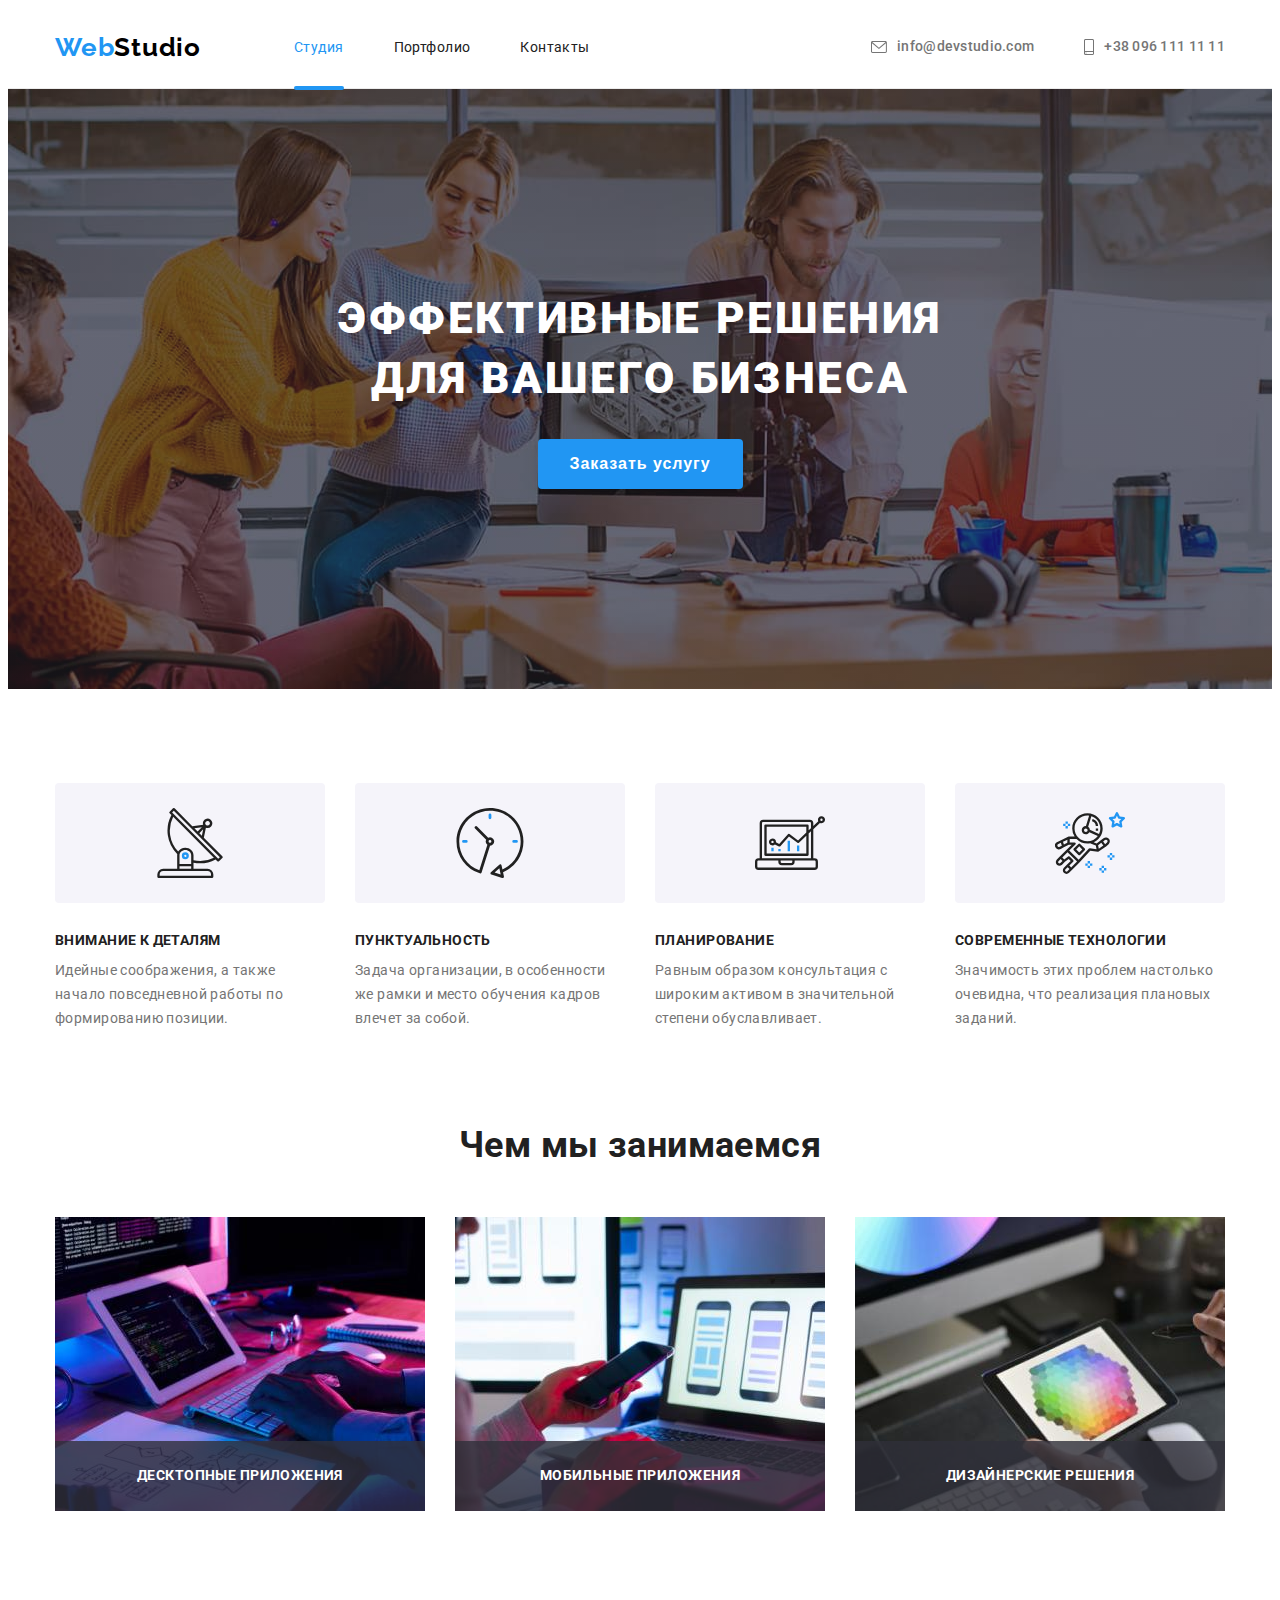
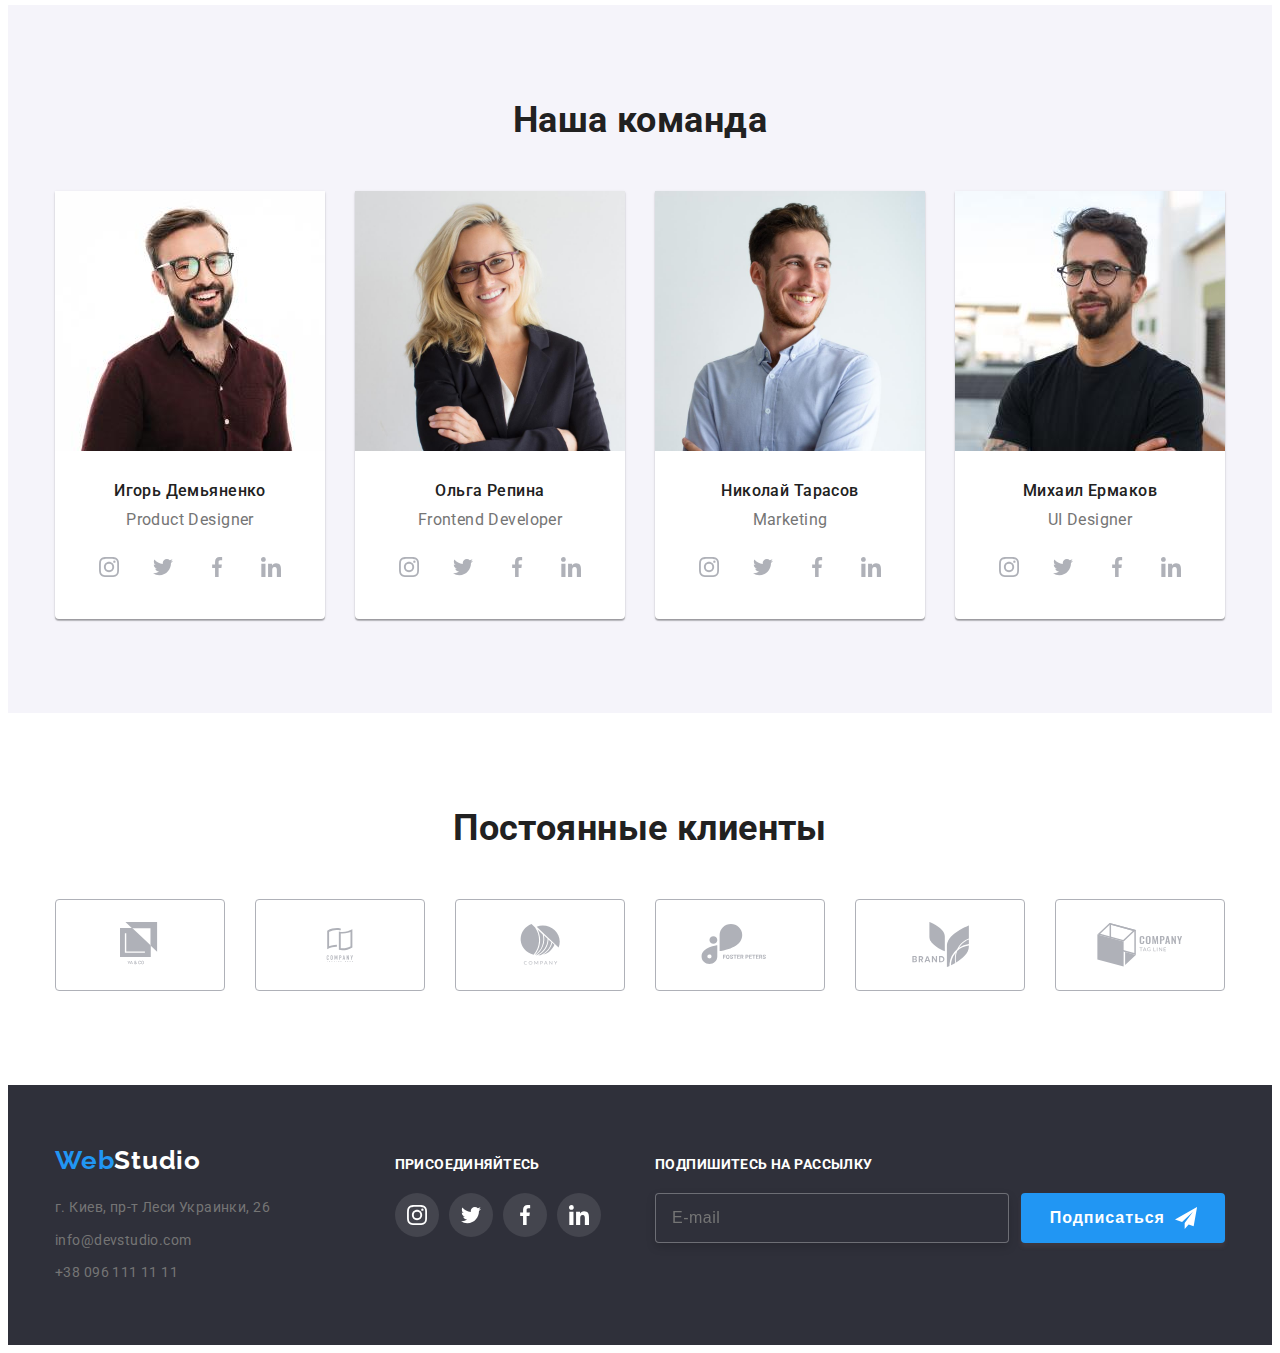
==== index.html @ 971f0090 "Initial commit" ====
<!DOCTYPE html>
<html lang="ru">
  <head>
    <meta charset="UTF-8" />
    <meta http-equiv="X-UA-Compatible" content="IE=edge" />
    <meta name="viewport" content="width=device-width, initial-scale=1.0" />
    <title>Document</title>
    <link rel="preconnect" href="https://fonts.gstatic.com" />
    <link
      href="https://fonts.googleapis.com/css2?family=Raleway:wght@700&family=Roboto:wght@400;500;700;900&display=swap"
      rel="stylesheet"
    />
    <link
      rel="stylesheet"
      href="https://cdnjs.cloudflare.com/ajax/libs/modern-normalize/1.0.0/modern-normalize.css"
      integrity="sha512-Zx6MlUMKSVJoQ+83OwhdILe8cSEsCzfqThJd7J/VA2UrK6Ctj85p+xzqfyuNXE5B1k25uUdmJ2OzItbBy9GHAQ=="
      crossorigin="anonymous"
    />
    <link rel="stylesheet" href="./css/main.css" />
  </head>
  <body>
    <header class="page-header line">
      <div class="container">
        <nav class="nav">
          <a class="logo" href="./index.html"><span>Web</span>Studio</a>
          <ul class="menu list">
            <li class="menu-item">
              <a class="link nav-active" href="./index.html">Студия</a>
            </li>
            <li class="menu-item">
              <a class="link" href="./portfolio.html">Портфолио</a>
            </li>
            <li class="menu-item">
              <a class="link" href="#contacts">Контакты</a>
            </li>
          </ul>
        </nav>
        <ul class="list contacts">
          <li class="menu-item">
            <a class="link contacts-link" href="info@devstudio.com">
              <svg width="16px" height="12px" class="contacts-icon">
                <use href="./images/icons.svg#icon-mail"></use>
              </svg>
              info@devstudio.com
            </a>
          </li>
          <li class="menu-item">
            <a class="link contacts-link" href="+380961111111">
              <svg width="10px" height="16px" class="contacts-icon">
                <use href="./images/icons.svg#icon-smartphone"></use>
              </svg>
              +38 096 111 11 11
            </a>
          </li>
        </ul>
      </div>
    </header>
    <section class="dark-bg hero">
      <div class="container content-hero">
        <h1 class="title">Эффективные решения для вашего бизнеса</h1>
        <button class="button" type="button" data-modal-open>Заказать услугу</button>
      </div>
      <div class="backdrop is-hidden" data-modal>
        <div class="modal">
          <h2 class="title-form">Оставьте свои данные, мы вам перезвоним</h2>
          <div class="form">   
            <form>     
              <div class="form-field">
                <label class="form-label" for="name">Имя</label>
                <svg width="18px" height="18px" class="form-icons">
                  <use href="./images/icons.svg#icon-icon-name-user-form"></use>
                </svg>
                <input class="form-input" type="text" name="name" id="name" pattern="[A-Za-zА-Яа-яЁё]+$" required>              
              </div>           

              <div class="form-field">
                <label class="form-label" for="tel">Телефон</label>
                <svg width="18px" height="18px" class="form-icons">
                  <use href="./images/icons.svg#icon-icon-tel-form"></use>
                </svg>
                <input class="form-input" type="tel" name="tel" id="tel" pattern="[0-9]{10}" required>
              </div>

              <div class="form-field">
                <label class="form-label" for="email">Почта</label>
                <svg width="18px" height="18px" class="form-icons">
                  <use href="./images/icons.svg#icon-icon-email-form"></use>
                </svg>
                <input class="form-input" type="email" name="email" id="email" required>
              </div>
            
              <div class="form-comment">
                <label class="form-label" for="comment">Комментарий</label>
                <textarea class="comment" name="comment" id="comment" rows="4" placeholder="Введите текст" required></textarea>
              </div>
            
              <div class="checkbox-filed">
                <input 
                type="checkbox" 
                name="agreement" 
                id="agreement" 
                class="checkbox visually-hidden" 
                required>
                <label 
                for="agreement"
                class="checkbox-label">Соглашаюсь с рассылкой и принимаю 
                <a class="agreement" href="#">Условия договора</a>
                </label>
              </div>

              <button class="button" type="submit">Отправить</button>
            </form>
            <button class="btn-modal-close" data-modal-close>
              <svg width="18px" height="18px" class="close-icon">
                <use href="./images/icons.svg#icon-modal-close"></use>
              </svg>
            </button>
          </div>
        </div>
      </div>
    </section>
    <main>
      <section class="section advantages">
        <div class="container">
          <h2 class="visually-hidden">Наши преимущества</h2>
          <ul class="list flexbox advantages-list">
            <li class="advantages-item">
              <div class="advantages-pic">
                <svg width="70px" height="70px" class="advantages-icon">
                  <use href=./images/icons.svg#icon-antenna></use>
                </svg>
              </div>              
              <h3 class="advantages-title">Внимание к деталям</h3>
              <p>Идейные соображения, а также начало повседневной работы по формированию позиции.</p>
            </li>
            <li class="advantages-item">
              <div class="advantages-pic">
                <svg width="70px" height="70px" class="advantages-icon">
                  <use href=./images/icons.svg#icon-clock></use>
                </svg>
              </div>
              <h3 class="advantages-title">Пунктуальность</h3>
              <p>Задача организации, в особенности же рамки и место обучения кадров влечет за собой.</p>
            </li>
            <li class="advantages-item">
              <div class="advantages-pic">
                <svg width="70px" height="70px" class="advantages-icon">
                  <use href=./images/icons.svg#icon-diagram></use>
                </svg>
              </div>              
              <h3 class="advantages-title">Планирование</h3>
              <p>Равным образом консультация с широким активом в значительной степени обуславливает.</p>
            </li>
            <li class="advantages-item">
              <div class="advantages-pic">
                <svg width="70px" height="70px" class="advantages-icon">
                  <use href=./images/icons.svg#icon-astronaut></use>
                </svg>
              </div>
              <h3 class="advantages-title">Современные технологии</h3>
              <p>Значимость этих проблем настолько очевидна, что реализация плановых заданий.</p>
            </li>
          </ul>
        </div>
      </section>
      <section class="section we-do">
        <div class="container">
          <h2>Чем мы занимаемся</h2>
          <ul class="list flexbox">
            <li class="image-item">
              <div class="thumb-we-do">
                <img class="img-we-do" src="./images/pic1.jpg" alt="photo 1" width="370" />
                <p class="label-we-do">Десктопные приложения</p>
              </div>              
            </li>
            <li class="image-item">
              <div class="thumb-we-do">
                <img class="img-we-do" src="./images/pic2.jpg" alt="photo 2" width="370" />
                <p class="label-we-do">Мобильные приложения</p>
              </div>              
            </li>
            <li class="image-item">
              <div class="thumb-we-do">
                <img class="img-we-do" src="./images/pic3.jpg" alt="photo 3" width="370" />
                <p class="label-we-do">Дизайнерские решения</p>
              </div>              
            </li>
          </ul>
        </div>
      </section>
      <section id="team" class="section team">
        <div class="container">
          <h2>Наша команда</h2>
          <ul class="list flexbox">
            <li class="team-item">
              <img src="./images/ProductDesigner.jpg" alt="Product Designer" width="270" />
              <div class="team-info">
                <h3 class="team-item-name">Игорь Демьяненко</h3>
                <p class="team-item-position" lang="en">Product Designer</p>
                <ul class="list social-icons">
                  <li class="social-icons-item">
                    <a class="link social-icons-link" href="https://instagram.com">
                      <svg width="20px" height="20px" class="social-icons-svg">
                        <use href="./images/icons.svg#icon-instagram"></use>
                      </svg>
                    </a>
                  </li>
                  <li class="social-icons-item">
                    <a class="link social-icons-link" href="" target="_blank" rel="noopener noreferrer">
                      <svg width="20px" height="20px" class="social-icons-svg">
                        <use href="./images/icons.svg#icon-twitter"></use>
                      </svg>
                    </a>
                  </li>
                  <li class="social-icons-item">
                    <a class="link social-icons-link" href="" target="_blank" rel="noopener noreferrer">
                      <svg width="20px" height="20px" class="social-icons-svg">
                        <use href="./images/icons.svg#icon-facebook"></use>
                      </svg>
                    </a>
                  </li>
                  <li class="social-icons-item">
                    <a class="link social-icons-link" href="" target="_blank" rel="noopener noreferrer">
                      <svg width="20px" height="20px" class="social-icons-svg">
                        <use href="./images/icons.svg#icon-linkedin"></use>
                      </svg>
                    </a>
                  </li>
                </ul>
              </div>
            </li>
            <li class="team-item">
              <img src="./images/FrontendDeveloper.jpg" alt="Frontend Developer" width="270" />
              <div class="team-info">
                <h3 class="team-item-name">Ольга Репина</h3>
                <p class="team-item-position" lang="en">Frontend Developer</p>
                <ul class="list social-icons">
                  <li class="social-icons-item">
                    <a class="link social-icons-link" href="" target="_blank" rel="noopener noreferrer">
                      <svg width="20px" height="20px" class="social-icons-svg">
                        <use href="./images/icons.svg#icon-instagram"></use>
                      </svg>
                    </a>
                  </li>
                  <li class="social-icons-item">
                    <a class="link social-icons-link" href="" target="_blank" rel="noopener noreferrer">
                      <svg width="20px" height="20px" class="social-icons-svg">
                        <use href="./images/icons.svg#icon-twitter"></use>
                      </svg>
                    </a>
                  </li>
                  <li class="social-icons-item">
                    <a class="link social-icons-link" href="" target="_blank" rel="noopener noreferrer">
                      <svg width="20px" height="20px" class="social-icons-svg">
                        <use href="./images/icons.svg#icon-facebook"></use>
                      </svg>
                    </a>
                  </li>
                  <li class="social-icons-item">
                    <a class="link social-icons-link" href="" target="_blank" rel="noopener noreferrer">
                      <svg width="20px" height="20px" class="social-icons-svg">
                        <use href="./images/icons.svg#icon-linkedin"></use>
                      </svg>
                    </a>
                  </li>
                </ul>
              </div>
            </li>
            <li class="team-item">
              <img src="./images/Marketing.jpg" alt="Marketing" width="270" />
              <div class="team-info">
                <h3 class="team-item-name">Николай Тарасов</h3>
                <p class="team-item-position" lang="en">Marketing</p>
                <ul class="list social-icons">
                  <li class="social-icons-item">
                    <a class="link social-icons-link" href="https://instagram.com">
                      <svg width="20px" height="20px" class="social-icons-svg">
                        <use href="./images/icons.svg#icon-instagram"></use>
                      </svg>
                    </a>
                  </li>
                  <li class="social-icons-item">
                    <a class="link social-icons-link" href="" target="_blank" rel="noopener noreferrer">
                      <svg width="20px" height="20px" class="social-icons-svg">
                        <use href="./images/icons.svg#icon-twitter"></use>
                      </svg>
                    </a>
                  </li>
                  <li class="social-icons-item">
                    <a class="link social-icons-link" href="" target="_blank" rel="noopener noreferrer">
                      <svg width="20px" height="20px" class="social-icons-svg">
                        <use href="./images/icons.svg#icon-facebook"></use>
                      </svg>
                    </a>
                  </li>
                  <li class="social-icons-item">
                    <a class="link social-icons-link" href="" target="_blank" rel="noopener noreferrer">
                      <svg width="20px" height="20px" class="social-icons-svg">
                        <use href="./images/icons.svg#icon-linkedin"></use>
                      </svg>
                    </a>
                  </li>
                </ul>
              </div>
            </li>
            <li class="team-item">
              <img src="./images/UIDesigner.jpg" alt="UI Designer" width="270" />
              <div class="team-info">
                <h3 class="team-item-name">Михаил Ермаков</h3>
                <p class="team-item-position" lang="en">UI Designer</p>
                <ul class="list social-icons">
                  <li class="social-icons-item">
                    <a class="link social-icons-link" href="https://instagram.com" target="_blank" rel="noopener noreferrer">
                      <svg width="20px" height="20px" class="social-icons-svg">
                        <use href="./images/icons.svg#icon-instagram"></use>
                      </svg>
                    </a>
                  </li>
                  <li class="social-icons-item">
                    <a class="link social-icons-link" href="" target="_blank" rel="noopener noreferrer">
                      <svg width="20px" height="20px" class="social-icons-svg">
                        <use href="./images/icons.svg#icon-twitter"></use>
                      </svg>
                    </a>
                  </li>
                  <li class="social-icons-item">
                    <a class="link social-icons-link" href="" target="_blank" rel="noopener noreferrer">
                      <svg width="20px" height="20px" class="social-icons-svg">
                        <use href="./images/icons.svg#icon-facebook"></use>
                      </svg>
                    </a>
                  </li>
                  <li class="social-icons-item">
                    <a class="link social-icons-link" href="" target="_blank" rel="noopener noreferrer">
                      <svg width="20px" height="20px" class="social-icons-svg">
                        <use href="./images/icons.svg#icon-linkedin"></use>
                      </svg>
                    </a>
                  </li>
                </ul>
              </div>
            </li>
          </ul>
        </div>
      </section>
    </main>
    <section class="section">
      <div class="container">
        <h2>Постоянные клиенты</h2>
        <ul class="list list-client">
          <li class="client-item">          
            <a class="link client-link" href="">    
              <svg class="client-icon" width="41px" height="47px">
                <use href="./images/icons.svg#icon-logo1"></use>
              </svg>                
            </a>          
          </li>
          <li class="client-item">
            <a class="link client-link" href="">    
              <svg class="client-icon" width="38px" height="34px">
                <use href="./images/icons.svg#icon-logo2"></use>
              </svg>            
            </a>          
          </li>
          <li class="client-item">
            <a class="link client-link" href="">    
              <svg class="client-icon" width="43px" height="41px">
                <use href="./images/icons.svg#icon-logo3"></use>
              </svg>
            </a>          
          </li>
          <li class="client-item">
            <a class="link client-link" href="">    
              <svg class="client-icon" width="84px" height="41px">
                <use href="./images/icons.svg#icon-logo4"></use>
              </svg>
            </a>          
          </li>
          <li class="client-item">
            <a class="link client-link" href="">    
              <svg class="client-icon" width="63px" height="45px">
                <use href="./images/icons.svg#icon-logo5"></use>
              </svg>           
            </a>          
          </li>
          <li class="client-item">
            <a class="link client-link" href="">    
              <svg class="client-icon" width="94px" height="44px">
                <use href="./images/icons.svg#icon-logo6"></use>
              </svg>            
            </a>          
          </li>
        </ul>
      </div>      
    </section>
    <footer class="dark-bg footer">
      <div class="container footer-conctacts">
        <div class="left-contacts">
          <a class="logo" href="./index.html"><span>Web</span>Studio</a>
          <address class="address">
            <p>г. Киев, пр-т Леси Украинки, 26</p>
            <ul class="list">
              <li class="list-address"><a class="link" href="mailto:info@devstudio.com">info@devstudio.com</a></li>
              <li class="list-address"><a class="link" href="tel:+380961111111">+38 096 111 11 11</a></li>
            </ul>
          </address>
        </div>
        <div class="join">
          <h3 class="title-join">присоединяйтесь</h3>
          <ul class="list social-icons">
            <li class="social-icons-item">
              <a class="link social-icons-link" href="https://instagram.com">
                <svg width="20px" height="20px" class="social-icons-svg">
                  <use href="./images/icons.svg#icon-instagram"></use>
                </svg>
              </a>
            </li>
            <li class="social-icons-item">
              <a class="link social-icons-link" href="" target="_blank" rel="noopener noreferrer">
                <svg width="20px" height="20px" class="social-icons-svg">
                  <use href="./images/icons.svg#icon-twitter"></use>
                </svg>
              </a>
            </li>
            <li class="social-icons-item">
              <a class="link social-icons-link" href="" target="_blank" rel="noopener noreferrer">
                <svg width="20px" height="20px" class="social-icons-svg">
                  <use href="./images/icons.svg#icon-facebook"></use>
                </svg>
              </a>
            </li>
            <li class="social-icons-item">
              <a class="link social-icons-link" href="" target="_blank" rel="noopener noreferrer">
                <svg width="20px" height="20px" class="social-icons-svg">
                  <use href="./images/icons.svg#icon-linkedin"></use>
                </svg>
              </a>
            </li>
          </ul>
        </div>
        <form class="form-mailling">          
          <h3 class="title-mailling">Подпишитесь на рассылку</h3> 
          <div class="box-input">
            <label for="mailling"></label>
            <input id="mailling" name="email-mailling" type="email" class="input-mailling"  placeholder="E-mail">
            <button class="button btn-mailling" type="submit">Подписаться
              <svg  width="24px" height="24px" class="mailling-icon">
                <use href="./images/icons.svg#icon-icon-telegram"></use>
              </svg> 
            </button>
          </div>          
        </form> 
      </div>
         
              
    </footer>    
    <script src="./js/modal.js"></script>
  </body>
</html>
---- css/main.css ----
:root {
  --main-cl: #ffffff;
  --main-txt-cl: #757575;
  --title-cl: #212121;
  --accent-cl: #2196f3;
  --dark-bg-cl: #2f303a;
  --team-button-bg: #f5f4fa;
  --footer-link-cl: color rgba(255, 255, 255, 0.6);
  --icon-color: #afb1b8;
  --line-cl: #ececec;
  --overlay-bg: rgba(33, 150, 243, 0.9);
  --modal-bg: rgba(0, 0, 0, 0.2);
  --border-form: rgba(33, 33, 33, 0.2);
  --placeholder-color: rgba(117, 117, 117, 0.5);

  --main-font: 'Roboto', sans-serif;
  --logo-font: 'Raleway', sans-serif;
}
/*
text nav color, title text body: #212121;
text contacts nav color, text body : #757575;
text dark block, button dark block, hover button txt, address: color: #FFFFFF;
accent color: #2196F3;
background dark color: #2F303A;
team-block color, background button: #F5F4FA;
*/

html {
  box-sizing: border-box;
}

*,
*::before,
*::after {
  box-sizing: inherit;
}

h1,
h2,
h3,
p {
  margin-top: 0;
}

P {
  margin-bottom: 0;
}

h2 {
  font-weight: 700;
  font-size: 36px;
  line-height: 1.17;
  text-align: center;
}

h3 {
  margin-bottom: 10px;
}

img {
  display: block;
  height: auto;
}

/*убираем маркировку списка*/
.list {
  list-style: none;
  margin: 0;
  padding: 0;
}

body {
  font-family: var(--main-font);
  font-style: normal;
  font-weight: normal;
  font-size: 14px;
  line-height: 1.71;
  letter-spacing: 0.03em;
  color: var(--main-txt-cl);
}

.container {
  width: 1200px;
  padding-left: 15px;
  padding-right: 15px;
  margin-left: auto;
  margin-right: auto;
}

.page-header .container {
  display: flex;
  align-items: center;
  padding-top: 24px;
  padding-bottom: 25px;
  justify-content: space-between;
}

.line {
  display: flex;
  flex-direction: column;
}

.line::after {
  content: '';
  display: block;
  height: 1px;
  background-color: var(--line-cl);
}

.nav {
  display: flex;
}

.menu {
  display: flex;
  align-items: center;
  margin-right: auto;
}

.contacts {
  display: flex;
  flex-direction: row;
}

.menu .menu-item:not(:last-child) {
  margin-right: 50px;
}

.contacts .menu-item:not(:first-child) {
  margin-left: 50px;
}
.contacts-link {
  display: flex;
  align-items: center;
  font-weight: 500;
  line-height: 1.14;
  letter-spacing: 0.02em;
}

.contacts-icon {
  fill: currentColor;
  margin-right: 10px;
}

.nav > .logo {
  margin-right: 93px;
}

.link {
  color: var(--title-cl);
  text-decoration: none; /*убираем подчеркивание ссылок*/
  transition: color 250ms cubic-bezier(0.4, 0, 0.2, 1);
}

.nav-active {
  display: flex;
  color: var(--accent-cl);
  flex-direction: column;
  justify-content: space-between;

  position: relative;
}

.nav-active::after {
  content: '';
  display: block;
  width: 100%;
  height: 4px;
  background: var(--accent-cl);
  border-radius: 2px;
  position: absolute;
  top: 50px;
}

.contacts .link {
  color: var(--main-txt-cl);
}

.logo {
  font-family: var(--logo-font);
  font-weight: 700;
  font-size: 26px;
  line-height: 1.19;
  letter-spacing: 0.03em;
  color: black;
  text-decoration: none;

  display: block;
}

span {
  color: var(--accent-cl);
}

.section {
  padding-top: 94px;
  padding-bottom: 94px;
}

.dark-bg {
  display: flex;
  justify-content: space-between;
  background-color: var(--dark-bg-cl);
  line-height: 1.7;
}

.hero {
  background-image: linear-gradient(to right, rgba(47, 48, 58, 0.4), rgba(47, 48, 58, 0.4)), url(../images/bg-img.jpg);
  background-repeat: no-repeat;
  background-position: 50% 50%;
  background-size: 1600px 600px;
}

.content-hero {
  padding-top: 200px;
  padding-bottom: 200px;
}

.title {
  font-weight: 900;
  font-size: 44px;
  line-height: 1.36;
  text-align: center;
  letter-spacing: 0.06em;
  text-transform: uppercase;
  color: var(--main-cl);
  margin-left: auto;
  margin-right: auto;
  margin-bottom: 30px;
  max-width: 696px;
}

.button {
  display: block;
  min-width: 200px;
  min-height: 50px;
  background-color: var(--accent-cl);
  color: var(--main-cl);
  font-weight: 700;
  font-size: 16px;
  line-height: 1.88;
  text-align: center;
  letter-spacing: 0.06em;
  cursor: pointer;
  border: none;
  border-radius: 4px;
  box-shadow: 0px 4px 4px rgba(0, 0, 0, 0.15);

  padding: 10px 32px;

  margin-left: auto;
  margin-right: auto;

  transition: box-shadow 250ms cubic-bezier(0.4, 0, 0.2, 1);
}

.content-hero .button:hover,
.content-hero .button:focus {
  box-shadow: 0px 3px 1px rgba(0, 0, 0, 0.1), 0px 1px 2px rgba(0, 0, 0, 0.08), 0px 2px 2px rgba(0, 0, 0, 0.12);
}

.backdrop {
  position: fixed;
  top: 0;
  left: 0;
  width: 100%;
  height: 100%;
  background-color: var(--modal-bg);
  z-index: 1;
  opacity: 1;
  transition: opacity 250ms cubic-bezier(0.4, 0, 0.2, 1);
}

.backdrop.is-hidden {
  opacity: 0;
  visibility: hidden;
  pointer-events: none;
}

.backdrop.is-hidden .modal {
  transform: translate(-50%, -50%) scale(0.9);
}

.modal {
  position: absolute;
  top: 50%;
  left: 50%;
  transform: translate(-50%, -50%) scale(1);

  width: 528px;
  height: 581px;
  background-color: var(--main-cl);
  box-shadow: 0px 1px 3px rgba(0, 0, 0, 0.12), 0px 1px 1px rgba(0, 0, 0, 0.14), 0px 2px 1px rgba(0, 0, 0, 0.2);
  border-radius: 4px;

  transition: transform 250ms cubic-bezier(0.4, 0, 0.2, 1), visibility 250ms cubic-bezier(0.4, 0, 0.2, 1);
}

.title-form {
  display: block;
  font-size: 20px;
  line-height: 1.15;
  text-align: center;
  letter-spacing: 0.03em;
  margin-top: 40px;
  margin-right: 39px;
  margin-left: 41px;
  margin-bottom: 0px;
}

.form {
  display: flex;
  flex-direction: column;
  margin: 12px 40px 40px 40px;
}

.form-field {
  position: relative;
  margin-bottom: 10px;
  transition: fill 250ms cubic-bezier(0.4, 0, 0.2, 1);
}

.form-comment {
  margin-bottom: 20px;
}

.comment {
  resize: none;
}

.comment:placeholder-shown {
  font-size: 12px;
  line-height: 1.17;
  letter-spacing: 0.01em;

  color: var(--placeholder-color);

  padding-top: 12px;
  padding-left: 16px;
}

.comment:not(:placeholder-shown) {
  font-size: 12px;
  line-height: 1.17;
  letter-spacing: 0.01em;

  color: var(--main-txt-cl);

  padding-top: 12px;
  padding-left: 16px;
}

.form-label {
  display: block;
  font-size: 12px;
  line-height: 1.17;
  letter-spacing: 0.01em;
  margin-bottom: 4px;
}

.comment {
  display: block;
  width: 100%;
  height: 120px;
  transition: border 250ms cubic-bezier(0.4, 0, 0.2, 1), border-radius 250ms cubic-bezier(0.4, 0, 0.2, 1);
}

.form-input {
  display: block;
  width: 100%;
  height: 40px;
  border: 1px solid rgba(33, 33, 33, 0.2);
  border-radius: 4px;
  padding-left: 42px;
  transition: border 250ms cubic-bezier(0.4, 0, 0.2, 1), border-radius 250ms cubic-bezier(0.4, 0, 0.2, 1),
    -webkit-text-fill-color 250ms cubic-bezier(0.4, 0, 0.2, 1), -webkit-box-shadow 250ms cubic-bezier(0.4, 0, 0.2, 1);
}

.form-input:-webkit-autofill,
.form-input:-webkit-autofill:hover,
.form-input:-webkit-autofill:focus {
  -webkit-text-fill-color: var(--main-txt-cl);
  -webkit-box-shadow: 0 0 0px 1000px var(--main-cl) inset;
}

.form-input:focus,
.comment:focus,
.form-input:hover,
.comment:hover {
  outline-style: none;
  border: 1px solid var(--accent-cl);
  border-radius: 4px;
  cursor: pointer;
}

.form-field:focus-within,
.form-field:hover {
  fill: var(--accent-cl);
}

.form-icons {
  position: absolute;
  display: inline-block;
  top: 29px;
  left: 12px;
}

.comment {
  border-color: var(--border-form);
  border-radius: 4px;
}

.checkbox-field {
  position: relative;
}

.checkbox-label {
  display: flex;
  align-items: center;
  margin-left: 16px;
}

.checkbox-label::before {
  content: '';
  display: inline-block;
  width: 16px;
  height: 16px;
  border: 1px solid var(--icon-color);
  border-radius: 3px;
  margin-right: 8px;
  transition: background 250ms cubic-bezier(0.4, 0, 0.2, 1), border 250ms cubic-bezier(0.4, 0, 0.2, 1);
}

.checkbox:checked + .checkbox-label::before {
  background-image: url(../images/icon-vector-checkbox.svg);
  background-repeat: no-repeat;
  background-position: center;
  background-size: contain;
  background-color: var(--accent-cl);
  border-color: var(--accent-cl);
  margin-right: 8px;
}

.checkbox:focus + .checkbox-label::before {
  border: 1px solid var(--accent-cl);
}

.agreement {
  color: var(--accent-cl);
}

.form .button {
  margin-top: 30px;
}

.btn-modal-close {
  position: absolute;

  top: 8px;
  right: 8px;
  width: 30px;
  height: 30px;
  background-color: var(--main-cl);
  border: 1px solid rgba(0, 0, 0, 0.1);
  border-radius: 50%;
  transition: fill 250ms cubic-bezier(0.4, 0, 0.2, 1);
}
.btn-modal-close:hover,
.btn-modal-close:focus {
  cursor: pointer;
  fill: var(--accent-cl);
}
.close-icon {
  position: absolute;
  top: 50%;
  left: 50%;
  transform: translate(-50%, -50%);
}

.visually-hidden {
  position: absolute !important;
  clip: rect(1px 1px 1px 1px);
  clip: rect(1px, 1px, 1px, 1px);
  padding: 0 !important;
  border: 0 !important;
  height: 1px !important;
  width: 1px !important;
  overflow: hidden;
}
h2,
h3 {
  color: var(--title-cl);
}
h2 {
  margin-bottom: 50px;
}

.flexbox {
  display: flex;
}

.advantages-pic {
  display: flex;
  justify-content: center;
  align-items: center;
  background-color: var(--team-button-bg);
  border-radius: 4px;
  width: 270px;
  height: 120px;
  margin-bottom: 30px;
}
.advantages-item {
  flex-basis: calc((100% - 4 * 30px) / 4);
}

.advantages-item:not(:last-child) {
  margin-right: 30px;
}

.advantages-title {
  font-size: 14px;
  line-height: 1.14;
  text-transform: uppercase;
  margin-bottom: 10px;
}
.we-do {
  padding-top: 0;
}

.image-item:not(:last-child) {
  margin-right: 30px;
}

.image-item {
  flex-basis: calc((100% - 90px) / 3);
}

.thumb-we-do {
  position: relative;
}

.label-we-do {
  position: absolute;
  bottom: 0;
  width: 370px;
  height: 70px;
  color: var(--main-cl);
  font-weight: 700;
  font-size: 14px;
  line-height: 1.14;
  text-align: center;
  letter-spacing: 0.03em;
  text-transform: uppercase;
  background: rgba(47, 48, 58, 0.8);
  padding-top: 27px;
  padding-bottom: 27px;
}

.team {
  background-color: var(--team-button-bg);
}

.team-info {
  padding-top: 30px;
  padding-bottom: 30px;
}
.team-item {
  flex-basis: calc((100% - 4 * 30px) / 4);
  text-align: center;
  width: calc(100% / 12 * 3);
  box-shadow: 0px 1px 3px rgba(0, 0, 0, 0.12), 0px 1px 1px rgba(0, 0, 0, 0.14), 0px 2px 1px rgba(0, 0, 0, 0.2);
  border-radius: 0px 0px 4px 4px;
  background-color: var(--main-cl);
}
.team-item:not(:last-child) {
  margin-right: 30px;
}

.team-item-name {
  font-weight: 500;
  font-size: 16px;
  line-height: 1.19;
}
.team-item-position {
  font-size: 16px;
  line-height: 1.19;
  color: var(--main-txt-cl);
  margin-bottom: 16px;
}
.social-icons-item {
  width: 44px;
  height: 44px;
}
.social-icons-link {
  display: flex;
  width: 100%;
  height: 100%;
  border-radius: 50%;
  background-color: var(--main-cl);
  color: var(--icon-color);
  justify-content: center;
  align-items: center;
  transition: background-color 250ms cubic-bezier(0.4, 0, 0.2, 1), color 250ms cubic-bezier(0.4, 0, 0.2, 1);
}
.team .social-icons-link:hover,
.team .social-icons-link:focus {
  background-color: var(--accent-cl);
  color: var(--main-cl);
}
.social-icons-svg {
  fill: currentColor;
}

.list-client {
  display: flex;
  justify-content: center;
  align-items: center;
}
.client-item {
  width: 170px;
  height: 92px;
}
.client-item:not(:last-child) {
  margin-right: 30px;
}

.client-link {
  display: flex;
  justify-content: center;
  align-items: center;
  height: 100%;
  border: 1px solid #afb1b8;
  box-sizing: border-box;
  border-radius: 4px;
  color: var(--icon-color);
  transition: border-color 250ms cubic-bezier(0.4, 0, 0.2, 1), color 250ms cubic-bezier(0.4, 0, 0.2, 1);
}
.client-link:hover,
.client-link:focus {
  color: var(--accent-cl);
  border-color: var(--accent-cl);
}
.client-icon {
  fill: currentColor;
}

footer link {
  color: var(--footer-link-cl);
}

footer .logo {
  color: var(--main-cl);
}

footer .logo {
  color: var(--main-cl);
}

.address {
  font-style: inherit;
}
.address .link {
  color: var(--footer-link-cl);
}

.footer {
  padding-top: 60px;
  padding-bottom: 60px;
}
.footer .logo {
  margin-bottom: 20px;
}

.address p {
  margin-bottom: 9px;
}

.list-address:not(:last-child) {
  margin-bottom: 9px;
}

.footer-conctacts {
  display: flex;
  align-items: baseline;
  justify-content: space-between;
}

.link:hover,
.link:focus {
  color: var(--accent-cl);
}
.join {
  margin-left: 70px;
}

.title-join {
  font-weight: 700;
  font-size: 14px;
  line-height: 1.14;
  letter-spacing: 0.03em;
  text-transform: uppercase;
  color: var(--main-cl);
  margin-bottom: 20px;
}
.join .social-icons {
  display: flex;
  justify-content: center;
  align-items: center;
}
.join .social-icons-link {
  background-color: rgba(255, 255, 255, 0.1);
  color: var(--main-cl);
  transition: background-color 250ms cubic-bezier(0.4, 0, 0.2, 1);
}
.join .social-icons-link:hover,
.join .social-icons-link:focus {
  background-color: var(--accent-cl);
}
.filter-btn {
  background-color: var(--team-button-bg);
  font-weight: 500;
  font-size: 16px;
  line-height: 1.63;
  text-align: center;
  letter-spacing: 0.03em;
  color: var(--title-cl);
  cursor: pointer;
  border-radius: 4px;
  border-color: transparent;
  padding: 6px 22px;
  transition: background-color 250ms cubic-bezier(0.4, 0, 0.2, 1), color 250ms cubic-bezier(0.4, 0, 0.2, 1),
    box-shadow 250ms cubic-bezier(0.4, 0, 0.2, 1);
}
.filter-btn:hover,
.filter-btn:focus,
.btn-active:hover,
.btn-active:focus {
  background-color: var(--accent-cl);
  color: var(--main-cl);
  box-shadow: 0px 3px 1px rgba(0, 0, 0, 0.1), 0px 1px 2px rgba(0, 0, 0, 0.08), 0px 2px 2px rgba(0, 0, 0, 0.12);
}
.filter {
  display: flex;
  align-items: center;
  justify-content: center;
  margin-bottom: 50px;
}
.filter-item:not(:last-child) {
  margin-right: 8px;
}

.filter .active {
  color: var(--main-cl);
  background-color: var(--accent-cl);
}
.about {
  border-left: 1px solid #eeeeee;
  border-right: 1px solid #eeeeee;
  border-bottom: 1px solid #eeeeee;
  padding: 20px 24px;
}
.about-title {
  color: var(--title-cl);
  font-weight: 700;
  font-size: 18px;
  line-height: 2;
  letter-spacing: 0.06em;
  margin-bottom: 4px;
  text-align: left;
}
.btn-active {
  background-color: var(--accent-cl);
  color: var(--main-cl);
  transition: background-color 250ms cubic-bezier(0.4, 0, 0.2, 1), color 250ms cubic-bezier(0.4, 0, 0.2, 1),
    box-shadow 250ms cubic-bezier(0.4, 0, 0.2, 1);
}
.portfolio {
  display: flex;
  flex-wrap: wrap;
  justify-content: space-between;
  padding: 0;
  margin: 0;
}
.portfolio-item {
  flex-basis: calc((100% - 3 * 30px) / 3);
  margin-right: 30px;
  margin-bottom: 30px;
}
.portfolio-item:nth-child(3n) {
  margin-right: 0;
}

.portfolio-item:nth-last-child(-n + 3) {
  margin-bottom: 0;
}

.portfolio-link {
  display: block;
  text-decoration: none;
  transition: box-shadow 250ms cubic-bezier(0.4, 0, 0.2, 1);
}
.portfolio-text {
  font-size: 16px;
  line-height: 1.88;
  letter-spacing: 0.03em;
  color: var(--main-txt-cl);
}
.box {
  position: relative;
  overflow: hidden;
}
.portfolio-overlay {
  color: var(--main-cl);
  background: var(--overlay-bg);
  font-size: 18px;
  line-height: 1.56;
  letter-spacing: 0.03em;
  width: 100%;
  height: 100%;
  position: absolute;
  top: 0;
  left: 0;
  opacity: 0;
  padding: 63px 24px;
  transform: translateY(100%);
  transition: transform 250ms cubic-bezier(0.4, 0, 0.2, 1), opacity 250ms cubic-bezier(0.4, 0, 0.2, 1);
}
.portfolio-link:hover .portfolio-overlay,
.portfolio-link:focus .portfolio-overlay {
  opacity: 1;
  transform: translateY(0);
}
.portfolio-link:hover,
.portfolio-link:focus {
  box-shadow: 0px 1px 1px rgba(0, 0, 0, 0.12), 0px 4px 4px rgba(0, 0, 0, 0.06), 1px 4px 6px rgba(0, 0, 0, 0.16);
}
.social-icons {
  display: flex;
  justify-content: center;
}
.social-icons-item:not(:last-child) {
  margin-right: 10px;
}

.title-mailling {
  display: inline-block;
  width: 100%;
  text-align: left;
  font-weight: 700;
  font-size: 14px;
  line-height: 1.14;
  letter-spacing: 0.03em;
  text-transform: uppercase;
  color: var(--main-cl);
  margin-bottom: 20px;
}
.box-input {
  display: flex;
  justify-content: flex-end;
  width: 570px;
}

.input-mailling {
  display: inline-block;
  width: 358px;
  font-size: 16px;
  line-height: 1.25;
  align-items: center;
  letter-spacing: 0.03em;
  color: var(--footer-link-cl);
  background-color: var(--dark-bg-cl);
  border: 1px solid rgba(255, 255, 255, 0.3);
  filter: drop-shadow(0px 4px 4px rgba(0, 0, 0, 0.15));
  border-radius: 4px;
  margin: 0;
  padding-left: 16px;
}

.input-mailling:-webkit-autofill,
.input-mailling:-webkit-autofill:hover,
.input-mailling:-webkit-autofill:focus {
  -webkit-text-fill-color: var(--main-cl);
  -webkit-box-shadow: 0 0 0px 1000px var(--dark-bg-cl) inset;
}
.input-mailling:not(:placeholder-shown) {
  color: var(--main-cl);
}

.btn-mailling {
  display: flex;
  align-items: center;
  min-width: 200px;
  font-weight: 700;
  font-size: 16px;
  line-height: 1.7;
  background-color: var(--accent-cl);
  color: var(--main-cl);
  box-shadow: 0px 4px 4px rgba(146, 104, 104, 0.15);
  border-radius: 4px;
  padding: 10px 28px 10px 29px;
  margin-left: 12px;
}
.mailling-icon {
  display: block;
  fill: var(--main-cl);
  margin-left: 10px;
}
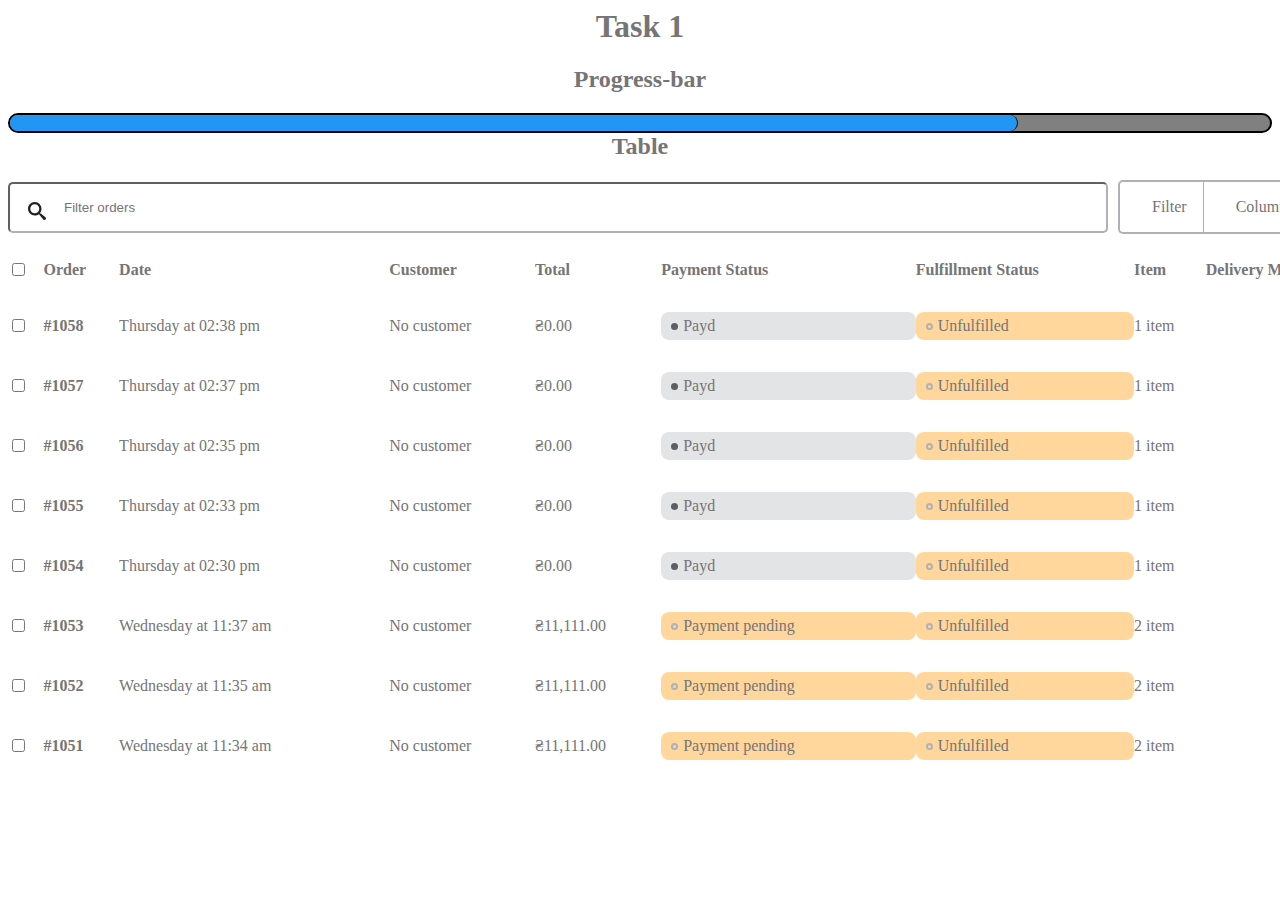
==== commit 45f5ac4d: "create progress-bar and table" ====
--- a/index.html
+++ b/index.html
@@ -5,11 +5,6 @@
     <meta http-equiv="X-UA-Compatible" content="IE=edge" />
     <meta name="viewport" content="width=device-width, initial-scale=1.0" />
     <title>Document</title>
-    <link rel="preconnect" href="https://fonts.gstatic.com" />
-    <link
-      href="https://fonts.googleapis.com/css2?family=Raleway:wght@700&family=Roboto:wght@400;500;700;900&display=swap"
-      rel="stylesheet"
-    />
     <link
       rel="stylesheet"
       href="https://cdnjs.cloudflare.com/ajax/libs/modern-normalize/1.0.0/modern-normalize.css"
@@ -19,441 +14,184 @@
     <link rel="stylesheet" href="./css/main.css" />
   </head>
   <body>
-    <header class="page-header line">
-      <div class="container">
-        <nav class="nav">
-          <a class="logo" href="./index.html"><span>Web</span>Studio</a>
-          <ul class="menu list">
-            <li class="menu-item">
-              <a class="link nav-active" href="./index.html">Студия</a>
-            </li>
-            <li class="menu-item">
-              <a class="link" href="./portfolio.html">Портфолио</a>
-            </li>
-            <li class="menu-item">
-              <a class="link" href="#contacts">Контакты</a>
-            </li>
-          </ul>
-        </nav>
-        <ul class="list contacts">
-          <li class="menu-item">
-            <a class="link contacts-link" href="info@devstudio.com">
-              <svg width="16px" height="12px" class="contacts-icon">
-                <use href="./images/icons.svg#icon-mail"></use>
-              </svg>
-              info@devstudio.com
-            </a>
-          </li>
-          <li class="menu-item">
-            <a class="link contacts-link" href="+380961111111">
-              <svg width="10px" height="16px" class="contacts-icon">
-                <use href="./images/icons.svg#icon-smartphone"></use>
-              </svg>
-              +38 096 111 11 11
-            </a>
-          </li>
-        </ul>
+    <h1>Task 1</h1>
+    <h2>Progress-bar</h2>
+    <div class="progress-bar"><span class="progress-bar__indicator"></span></div>
+    <h2>Table</h2>
+    <div class="table__container">
+      <div class="table__bar">
+        <form class="table__filter">
+          <svg width="18px" height="18px" class="icon">
+            <use href="./icons/sprite.svg#search"></use>
+          </svg>
+         
+          <input
+            class="table_filter-input"
+            type="text"
+            id="filter"
+            name="filter"
+            value=""
+            placeholder="Filter orders"
+          />
+          <label for="filter"></label>
+        </form>
+        <div class="table__changes">
+          <div>
+            <!-- <svg width="38px" height="32px" class="table__changes-icon">
+            <use href="./icons/sprite.svg#filter"></use>
+          </svg> -->
+            <span class="table__changes-text">Filter</span></div>
+          <div>
+            <!-- <svg width="32px" height="28px" class="table__changes-icon">
+            <use href="./icons/sprite.svg#columns"></use>
+          </svg> -->
+            <span class="table__changes-text">Columns</span></div>
+          <div>
+            <!-- <svg width="24px" height="24px" class="table__changes-icon">
+            <use href="./icons/sprite.svg#sort"></use>
+          </svg> -->
+          <span class="table__changes-text">Sort</span></div>
+        </div>
+
+        <div class="button__else">...</div>
       </div>
-    </header>
-    <section class="dark-bg hero">
-      <div class="container content-hero">
-        <h1 class="title">Эффективные решения для вашего бизнеса</h1>
-        <button class="button" type="button" data-modal-open>Заказать услугу</button>
-      </div>
-      <div class="backdrop is-hidden" data-modal>
-        <div class="modal">
-          <h2 class="title-form">Оставьте свои данные, мы вам перезвоним</h2>
-          <div class="form">   
-            <form>     
-              <div class="form-field">
-                <label class="form-label" for="name">Имя</label>
-                <svg width="18px" height="18px" class="form-icons">
-                  <use href="./images/icons.svg#icon-icon-name-user-form"></use>
-                </svg>
-                <input class="form-input" type="text" name="name" id="name" pattern="[A-Za-zА-Яа-яЁё]+$" required>              
-              </div>           
 
-              <div class="form-field">
-                <label class="form-label" for="tel">Телефон</label>
-                <svg width="18px" height="18px" class="form-icons">
-                  <use href="./images/icons.svg#icon-icon-tel-form"></use>
-                </svg>
-                <input class="form-input" type="tel" name="tel" id="tel" pattern="[0-9]{10}" required>
-              </div>
-
-              <div class="form-field">
-                <label class="form-label" for="email">Почта</label>
-                <svg width="18px" height="18px" class="form-icons">
-                  <use href="./images/icons.svg#icon-icon-email-form"></use>
-                </svg>
-                <input class="form-input" type="email" name="email" id="email" required>
-              </div>
-            
-              <div class="form-comment">
-                <label class="form-label" for="comment">Комментарий</label>
-                <textarea class="comment" name="comment" id="comment" rows="4" placeholder="Введите текст" required></textarea>
-              </div>
-            
-              <div class="checkbox-filed">
-                <input 
-                type="checkbox" 
-                name="agreement" 
-                id="agreement" 
-                class="checkbox visually-hidden" 
-                required>
-                <label 
-                for="agreement"
-                class="checkbox-label">Соглашаюсь с рассылкой и принимаю 
-                <a class="agreement" href="#">Условия договора</a>
-                </label>
-              </div>
-
-              <button class="button" type="submit">Отправить</button>
-            </form>
-            <button class="btn-modal-close" data-modal-close>
-              <svg width="18px" height="18px" class="close-icon">
-                <use href="./images/icons.svg#icon-modal-close"></use>
-              </svg>
-            </button>
+      <div class="table">
+        <div class="table__header">
+          <div class="select">
+            <input type="checkbox" id="select" name="select" />
+            <label for="select"></label>
           </div>
+          <div >Order</div>
+          <div >Date</div>
+          <div >Customer</div>
+          <div >Total</div>
+          <div >Payment Status</div>
+          <div >Fulfillment Status</div>
+          <div >Item</div>
+          <div >Delivery Method</div>
+          <div >Tags</div>  
+        </div>     
+        <div class="line">
+          <div class="select">
+            <input type="checkbox" id="select" name="select" />
+            <label for="select"></label>
+          </div>
+          <div class="order">#1058</div>
+          <div class="date">Thursday at 02:38 pm</div>
+          <div class="customer">No customer</div>
+          <div class="total">&#8372;0.00</div>
+          <div class="payment"><div class="text__selection-grey"><div class="circle__grey"></div>Payd</div></div>
+          <div class="status"><div class="text__selection-orange"><div class="circle__orange"></div>Unfulfilled</div></div>
+          <div class="item">1 item</div>
+          <div class="delivery"></div>
+          <div class="tag"></div>
         </div>
-      </div>
-    </section>
-    <main>
-      <section class="section advantages">
-        <div class="container">
-          <h2 class="visually-hidden">Наши преимущества</h2>
-          <ul class="list flexbox advantages-list">
-            <li class="advantages-item">
-              <div class="advantages-pic">
-                <svg width="70px" height="70px" class="advantages-icon">
-                  <use href=./images/icons.svg#icon-antenna></use>
-                </svg>
-              </div>              
-              <h3 class="advantages-title">Внимание к деталям</h3>
-              <p>Идейные соображения, а также начало повседневной работы по формированию позиции.</p>
-            </li>
-            <li class="advantages-item">
-              <div class="advantages-pic">
-                <svg width="70px" height="70px" class="advantages-icon">
-                  <use href=./images/icons.svg#icon-clock></use>
-                </svg>
-              </div>
-              <h3 class="advantages-title">Пунктуальность</h3>
-              <p>Задача организации, в особенности же рамки и место обучения кадров влечет за собой.</p>
-            </li>
-            <li class="advantages-item">
-              <div class="advantages-pic">
-                <svg width="70px" height="70px" class="advantages-icon">
-                  <use href=./images/icons.svg#icon-diagram></use>
-                </svg>
-              </div>              
-              <h3 class="advantages-title">Планирование</h3>
-              <p>Равным образом консультация с широким активом в значительной степени обуславливает.</p>
-            </li>
-            <li class="advantages-item">
-              <div class="advantages-pic">
-                <svg width="70px" height="70px" class="advantages-icon">
-                  <use href=./images/icons.svg#icon-astronaut></use>
-                </svg>
-              </div>
-              <h3 class="advantages-title">Современные технологии</h3>
-              <p>Значимость этих проблем настолько очевидна, что реализация плановых заданий.</p>
-            </li>
-          </ul>
+        <div class="line">
+          <div class="select">
+            <input type="checkbox" id="select" name="select" />
+            <label for="select"></label>
+          </div>
+          <div class="order">#1057</div>
+          <div class="date">Thursday at 02:37 pm</div>
+          <div class="customer">No customer</div>
+          <div class="total">&#8372;0.00</div>
+          <div class="payment"><div class="text__selection-grey"><div class="circle__grey"></div>Payd</div></div>
+          <div class="status"><div class="text__selection-orange"><div class="circle__orange"></div>Unfulfilled</div></div>
+          <div class="item">1 item</div>
+          <div class="delivery"></div>
+          <div class="tag"></div>
         </div>
-      </section>
-      <section class="section we-do">
-        <div class="container">
-          <h2>Чем мы занимаемся</h2>
-          <ul class="list flexbox">
-            <li class="image-item">
-              <div class="thumb-we-do">
-                <img class="img-we-do" src="./images/pic1.jpg" alt="photo 1" width="370" />
-                <p class="label-we-do">Десктопные приложения</p>
-              </div>              
-            </li>
-            <li class="image-item">
-              <div class="thumb-we-do">
-                <img class="img-we-do" src="./images/pic2.jpg" alt="photo 2" width="370" />
-                <p class="label-we-do">Мобильные приложения</p>
-              </div>              
-            </li>
-            <li class="image-item">
-              <div class="thumb-we-do">
-                <img class="img-we-do" src="./images/pic3.jpg" alt="photo 3" width="370" />
-                <p class="label-we-do">Дизайнерские решения</p>
-              </div>              
-            </li>
-          </ul>
+        <div class="line">
+          <div class="select">
+            <input type="checkbox" id="select" name="select" />
+            <label for="select"></label>
+          </div>
+          <div class="order">#1056</div>
+          <div class="date">Thursday at 02:35 pm</div>
+          <div class="customer">No customer</div>
+          <div class="total">&#8372;0.00</div>
+          <div class="payment"><div class="text__selection-grey"><div class="circle__grey"></div>Payd</div></div>
+          <div class="status"><div class="text__selection-orange"><div class="circle__orange"></div>Unfulfilled</div></div>
+          <div class="item">1 item</div>
+          <div class="delivery"></div>
+          <div class="tag"></div>
         </div>
-      </section>
-      <section id="team" class="section team">
-        <div class="container">
-          <h2>Наша команда</h2>
-          <ul class="list flexbox">
-            <li class="team-item">
-              <img src="./images/ProductDesigner.jpg" alt="Product Designer" width="270" />
-              <div class="team-info">
-                <h3 class="team-item-name">Игорь Демьяненко</h3>
-                <p class="team-item-position" lang="en">Product Designer</p>
-                <ul class="list social-icons">
-                  <li class="social-icons-item">
-                    <a class="link social-icons-link" href="https://instagram.com">
-                      <svg width="20px" height="20px" class="social-icons-svg">
-                        <use href="./images/icons.svg#icon-instagram"></use>
-                      </svg>
-                    </a>
-                  </li>
-                  <li class="social-icons-item">
-                    <a class="link social-icons-link" href="" target="_blank" rel="noopener noreferrer">
-                      <svg width="20px" height="20px" class="social-icons-svg">
-                        <use href="./images/icons.svg#icon-twitter"></use>
-                      </svg>
-                    </a>
-                  </li>
-                  <li class="social-icons-item">
-                    <a class="link social-icons-link" href="" target="_blank" rel="noopener noreferrer">
-                      <svg width="20px" height="20px" class="social-icons-svg">
-                        <use href="./images/icons.svg#icon-facebook"></use>
-                      </svg>
-                    </a>
-                  </li>
-                  <li class="social-icons-item">
-                    <a class="link social-icons-link" href="" target="_blank" rel="noopener noreferrer">
-                      <svg width="20px" height="20px" class="social-icons-svg">
-                        <use href="./images/icons.svg#icon-linkedin"></use>
-                      </svg>
-                    </a>
-                  </li>
-                </ul>
-              </div>
-            </li>
-            <li class="team-item">
-              <img src="./images/FrontendDeveloper.jpg" alt="Frontend Developer" width="270" />
-              <div class="team-info">
-                <h3 class="team-item-name">Ольга Репина</h3>
-                <p class="team-item-position" lang="en">Frontend Developer</p>
-                <ul class="list social-icons">
-                  <li class="social-icons-item">
-                    <a class="link social-icons-link" href="" target="_blank" rel="noopener noreferrer">
-                      <svg width="20px" height="20px" class="social-icons-svg">
-                        <use href="./images/icons.svg#icon-instagram"></use>
-                      </svg>
-                    </a>
-                  </li>
-                  <li class="social-icons-item">
-                    <a class="link social-icons-link" href="" target="_blank" rel="noopener noreferrer">
-                      <svg width="20px" height="20px" class="social-icons-svg">
-                        <use href="./images/icons.svg#icon-twitter"></use>
-                      </svg>
-                    </a>
-                  </li>
-                  <li class="social-icons-item">
-                    <a class="link social-icons-link" href="" target="_blank" rel="noopener noreferrer">
-                      <svg width="20px" height="20px" class="social-icons-svg">
-                        <use href="./images/icons.svg#icon-facebook"></use>
-                      </svg>
-                    </a>
-                  </li>
-                  <li class="social-icons-item">
-                    <a class="link social-icons-link" href="" target="_blank" rel="noopener noreferrer">
-                      <svg width="20px" height="20px" class="social-icons-svg">
-                        <use href="./images/icons.svg#icon-linkedin"></use>
-                      </svg>
-                    </a>
-                  </li>
-                </ul>
-              </div>
-            </li>
-            <li class="team-item">
-              <img src="./images/Marketing.jpg" alt="Marketing" width="270" />
-              <div class="team-info">
-                <h3 class="team-item-name">Николай Тарасов</h3>
-                <p class="team-item-position" lang="en">Marketing</p>
-                <ul class="list social-icons">
-                  <li class="social-icons-item">
-                    <a class="link social-icons-link" href="https://instagram.com">
-                      <svg width="20px" height="20px" class="social-icons-svg">
-                        <use href="./images/icons.svg#icon-instagram"></use>
-                      </svg>
-                    </a>
-                  </li>
-                  <li class="social-icons-item">
-                    <a class="link social-icons-link" href="" target="_blank" rel="noopener noreferrer">
-                      <svg width="20px" height="20px" class="social-icons-svg">
-                        <use href="./images/icons.svg#icon-twitter"></use>
-                      </svg>
-                    </a>
-                  </li>
-                  <li class="social-icons-item">
-                    <a class="link social-icons-link" href="" target="_blank" rel="noopener noreferrer">
-                      <svg width="20px" height="20px" class="social-icons-svg">
-                        <use href="./images/icons.svg#icon-facebook"></use>
-                      </svg>
-                    </a>
-                  </li>
-                  <li class="social-icons-item">
-                    <a class="link social-icons-link" href="" target="_blank" rel="noopener noreferrer">
-                      <svg width="20px" height="20px" class="social-icons-svg">
-                        <use href="./images/icons.svg#icon-linkedin"></use>
-                      </svg>
-                    </a>
-                  </li>
-                </ul>
-              </div>
-            </li>
-            <li class="team-item">
-              <img src="./images/UIDesigner.jpg" alt="UI Designer" width="270" />
-              <div class="team-info">
-                <h3 class="team-item-name">Михаил Ермаков</h3>
-                <p class="team-item-position" lang="en">UI Designer</p>
-                <ul class="list social-icons">
-                  <li class="social-icons-item">
-                    <a class="link social-icons-link" href="https://instagram.com" target="_blank" rel="noopener noreferrer">
-                      <svg width="20px" height="20px" class="social-icons-svg">
-                        <use href="./images/icons.svg#icon-instagram"></use>
-                      </svg>
-                    </a>
-                  </li>
-                  <li class="social-icons-item">
-                    <a class="link social-icons-link" href="" target="_blank" rel="noopener noreferrer">
-                      <svg width="20px" height="20px" class="social-icons-svg">
-                        <use href="./images/icons.svg#icon-twitter"></use>
-                      </svg>
-                    </a>
-                  </li>
-                  <li class="social-icons-item">
-                    <a class="link social-icons-link" href="" target="_blank" rel="noopener noreferrer">
-                      <svg width="20px" height="20px" class="social-icons-svg">
-                        <use href="./images/icons.svg#icon-facebook"></use>
-                      </svg>
-                    </a>
-                  </li>
-                  <li class="social-icons-item">
-                    <a class="link social-icons-link" href="" target="_blank" rel="noopener noreferrer">
-                      <svg width="20px" height="20px" class="social-icons-svg">
-                        <use href="./images/icons.svg#icon-linkedin"></use>
-                      </svg>
-                    </a>
-                  </li>
-                </ul>
-              </div>
-            </li>
-          </ul>
+        <div class="line">
+          <div class="select">
+            <input type="checkbox" id="select" name="select" />
+            <label for="select"></label>
+          </div>
+          <div class="order">#1055</div>
+          <div class="date">Thursday at 02:33 pm</div>
+          <div class="customer">No customer</div>
+          <div class="total">&#8372;0.00</div>
+          <div class="payment"><div class="text__selection-grey"><div class="circle__grey"></div>Payd</div></div>
+          <div class="status"><div class="text__selection-orange"><div class="circle__orange"></div>Unfulfilled</div></div>
+          <div class="item">1 item</div>
+          <div class="delivery"></div>
+          <div class="tag"></div>
         </div>
-      </section>
-    </main>
-    <section class="section">
-      <div class="container">
-        <h2>Постоянные клиенты</h2>
-        <ul class="list list-client">
-          <li class="client-item">          
-            <a class="link client-link" href="">    
-              <svg class="client-icon" width="41px" height="47px">
-                <use href="./images/icons.svg#icon-logo1"></use>
-              </svg>                
-            </a>          
-          </li>
-          <li class="client-item">
-            <a class="link client-link" href="">    
-              <svg class="client-icon" width="38px" height="34px">
-                <use href="./images/icons.svg#icon-logo2"></use>
-              </svg>            
-            </a>          
-          </li>
-          <li class="client-item">
-            <a class="link client-link" href="">    
-              <svg class="client-icon" width="43px" height="41px">
-                <use href="./images/icons.svg#icon-logo3"></use>
-              </svg>
-            </a>          
-          </li>
-          <li class="client-item">
-            <a class="link client-link" href="">    
-              <svg class="client-icon" width="84px" height="41px">
-                <use href="./images/icons.svg#icon-logo4"></use>
-              </svg>
-            </a>          
-          </li>
-          <li class="client-item">
-            <a class="link client-link" href="">    
-              <svg class="client-icon" width="63px" height="45px">
-                <use href="./images/icons.svg#icon-logo5"></use>
-              </svg>           
-            </a>          
-          </li>
-          <li class="client-item">
-            <a class="link client-link" href="">    
-              <svg class="client-icon" width="94px" height="44px">
-                <use href="./images/icons.svg#icon-logo6"></use>
-              </svg>            
-            </a>          
-          </li>
-        </ul>
-      </div>      
-    </section>
-    <footer class="dark-bg footer">
-      <div class="container footer-conctacts">
-        <div class="left-contacts">
-          <a class="logo" href="./index.html"><span>Web</span>Studio</a>
-          <address class="address">
-            <p>г. Киев, пр-т Леси Украинки, 26</p>
-            <ul class="list">
-              <li class="list-address"><a class="link" href="mailto:info@devstudio.com">info@devstudio.com</a></li>
-              <li class="list-address"><a class="link" href="tel:+380961111111">+38 096 111 11 11</a></li>
-            </ul>
-          </address>
+        <div class="line">
+          <div class="select">
+            <input type="checkbox" id="select" name="select" />
+            <label for="select"></label>
+          </div>
+          <div class="order">#1054</div>
+          <div class="date">Thursday at 02:30 pm</div>
+          <div class="customer">No customer</div>
+          <div class="total">&#8372;0.00</div>
+          <div class="payment"><div class="text__selection-grey"><div class="circle__grey"></div>Payd</div></div>
+          <div class="status"><div class="text__selection-orange"><div class="circle__orange"></div>Unfulfilled</div></div>
+          <div class="item">1 item</div>
+          <div class="delivery"></div>
+          <div class="tag"></div>
         </div>
-        <div class="join">
-          <h3 class="title-join">присоединяйтесь</h3>
-          <ul class="list social-icons">
-            <li class="social-icons-item">
-              <a class="link social-icons-link" href="https://instagram.com">
-                <svg width="20px" height="20px" class="social-icons-svg">
-                  <use href="./images/icons.svg#icon-instagram"></use>
-                </svg>
-              </a>
-            </li>
-            <li class="social-icons-item">
-              <a class="link social-icons-link" href="" target="_blank" rel="noopener noreferrer">
-                <svg width="20px" height="20px" class="social-icons-svg">
-                  <use href="./images/icons.svg#icon-twitter"></use>
-                </svg>
-              </a>
-            </li>
-            <li class="social-icons-item">
-              <a class="link social-icons-link" href="" target="_blank" rel="noopener noreferrer">
-                <svg width="20px" height="20px" class="social-icons-svg">
-                  <use href="./images/icons.svg#icon-facebook"></use>
-                </svg>
-              </a>
-            </li>
-            <li class="social-icons-item">
-              <a class="link social-icons-link" href="" target="_blank" rel="noopener noreferrer">
-                <svg width="20px" height="20px" class="social-icons-svg">
-                  <use href="./images/icons.svg#icon-linkedin"></use>
-                </svg>
-              </a>
-            </li>
-          </ul>
+        <div class="line">
+          <div class="select">
+            <input type="checkbox" id="select" name="select" />
+            <label for="select"></label>
+          </div>
+          <div class="order">#1053</div>
+          <div class="date">Wednesday at 11:37 am</div>
+          <div class="customer">No customer</div>
+          <div class="total">&#8372;11,111.00</div>
+          <div class="payment"><div class="text__selection-orange"><div class="circle__orange"></div>Payment pending</div></div>
+          <div class="status"><div class="text__selection-orange"><div class="circle__orange"></div>Unfulfilled</div></div>
+          <div class="item">2 item</div>
+          <div class="delivery"></div>
+          <div class="tag"><div class="text__selection-grey">333</div></div>
         </div>
-        <form class="form-mailling">          
-          <h3 class="title-mailling">Подпишитесь на рассылку</h3> 
-          <div class="box-input">
-            <label for="mailling"></label>
-            <input id="mailling" name="email-mailling" type="email" class="input-mailling"  placeholder="E-mail">
-            <button class="button btn-mailling" type="submit">Подписаться
-              <svg  width="24px" height="24px" class="mailling-icon">
-                <use href="./images/icons.svg#icon-icon-telegram"></use>
-              </svg> 
-            </button>
-          </div>          
-        </form> 
-      </div>
-         
-              
-    </footer>    
-    <script src="./js/modal.js"></script>
+        <div class="line">
+          <div class="select">
+            <input type="checkbox" id="select" name="select" />
+            <label for="select"></label>
+          </div>
+          <div class="order">#1052</div>
+          <div class="date">Wednesday at 11:35 am</div>
+          <div class="customer">No customer</div>
+          <div class="total">&#8372;11,111.00</div>
+          <div class="payment"><div class="text__selection-orange"><div class="circle__orange"></div>Payment pending</div></div>
+          <div class="status"><div class="text__selection-orange"><div class="circle__orange"></div>Unfulfilled</div></div>
+          <div class="item">2 item</div>
+          <div class="delivery"></div>
+          <div class="tag"></div>
+        </div>
+        <div class="line">
+          <div class="select">
+            <input type="checkbox" id="select" name="select" />
+            <label for="select"></label>
+          </div>
+          <div class="order">#1051</div>
+          <div class="date">Wednesday at 11:34 am</div>
+          <div class="customer">No customer</div>
+          <div class="total">&#8372;11,111.00</div>
+          <div class="payment"><div class="text__selection-orange"><div class="circle__orange"></div>Payment pending</div></div>
+          <div class="status"><div class="text__selection-orange"><div class="circle__orange"></div>Unfulfilled</div></div>
+          <div class="item">2 item</div>
+          <div class="delivery"></div>
+          <div class="tag"></div>
+        </div>
+      </div>   
   </body>
 </html>
--- a/css/main.css
+++ b/css/main.css
@@ -4,26 +4,10 @@
   --title-cl: #212121;
   --accent-cl: #2196f3;
   --dark-bg-cl: #2f303a;
-  --team-button-bg: #f5f4fa;
-  --footer-link-cl: color rgba(255, 255, 255, 0.6);
   --icon-color: #afb1b8;
-  --line-cl: #ececec;
-  --overlay-bg: rgba(33, 150, 243, 0.9);
-  --modal-bg: rgba(0, 0, 0, 0.2);
   --border-form: rgba(33, 33, 33, 0.2);
   --placeholder-color: rgba(117, 117, 117, 0.5);
-
-  --main-font: 'Roboto', sans-serif;
-  --logo-font: 'Raleway', sans-serif;
-}
-/*
-text nav color, title text body: #212121;
-text contacts nav color, text body : #757575;
-text dark block, button dark block, hover button txt, address: color: #FFFFFF;
-accent color: #2196F3;
-background dark color: #2F303A;
-team-block color, background button: #F5F4FA;
-*/
+}
 
 html {
   box-sizing: border-box;
@@ -46,15 +30,11 @@
   margin-bottom: 0;
 }
 
-h2 {
-  font-weight: 700;
-  font-size: 36px;
-  line-height: 1.17;
+h1,
+h2,
+h3 {
   text-align: center;
-}
-
-h3 {
-  margin-bottom: 10px;
+  color: var(--main-txt-cl);
 }
 
 img {
@@ -62,7 +42,6 @@
   height: auto;
 }
 
-/*убираем маркировку списка*/
 .list {
   list-style: none;
   margin: 0;
@@ -70,838 +49,228 @@
 }
 
 body {
-  font-family: var(--main-font);
-  font-style: normal;
-  font-weight: normal;
-  font-size: 14px;
-  line-height: 1.71;
-  letter-spacing: 0.03em;
   color: var(--main-txt-cl);
 }
 
-.container {
-  width: 1200px;
-  padding-left: 15px;
-  padding-right: 15px;
+.progress-bar {
+  position: relative;
+  width: 100%;
+  height: 20px;
+  border: 2px solid black;
+  border-radius: 10px;
+  background-color: grey;
+  overflow: hidden;
+}
+
+.progress-bar__indicator {
+  box-sizing: border-box;
+  position: absolute;
+  content: 'Loading';
+  height: 16px;
+  width: 80%;
+  border-top-right-radius: 10px;
+  border-bottom-right-radius: 10px;
+  border-right: 1px solid black;
+  background-color: var(--accent-cl);
+}
+
+.table__container {
+  width: 1480px;
+  margin-right: auto;
   margin-left: auto;
-  margin-right: auto;
-}
-
-.page-header .container {
-  display: flex;
-  align-items: center;
-  padding-top: 24px;
-  padding-bottom: 25px;
-  justify-content: space-between;
-}
-
-.line {
-  display: flex;
-  flex-direction: column;
-}
-
-.line::after {
-  content: '';
-  display: block;
-  height: 1px;
-  background-color: var(--line-cl);
-}
-
-.nav {
-  display: flex;
-}
-
-.menu {
-  display: flex;
-  align-items: center;
-  margin-right: auto;
-}
-
-.contacts {
-  display: flex;
-  flex-direction: row;
-}
-
-.menu .menu-item:not(:last-child) {
-  margin-right: 50px;
-}
-
-.contacts .menu-item:not(:first-child) {
-  margin-left: 50px;
-}
-.contacts-link {
-  display: flex;
-  align-items: center;
-  font-weight: 500;
-  line-height: 1.14;
-  letter-spacing: 0.02em;
-}
-
-.contacts-icon {
-  fill: currentColor;
+}
+
+.table__bar {
+  display: flex;
+  align-items: center;
+}
+.table__filter {
+  position: relative;
+}
+
+.table__filter > input {
+  width: 1100px;
+  padding-left: 50px;
+  border-radius: 5px;
+  border-color: var(--icon-color);
+  padding: 16px 16px 16px 54px;
+
   margin-right: 10px;
 }
-
-.nav > .logo {
-  margin-right: 93px;
-}
-
-.link {
-  color: var(--title-cl);
-  text-decoration: none; /*убираем подчеркивание ссылок*/
-  transition: color 250ms cubic-bezier(0.4, 0, 0.2, 1);
-}
-
-.nav-active {
-  display: flex;
-  color: var(--accent-cl);
-  flex-direction: column;
-  justify-content: space-between;
-
-  position: relative;
-}
-
-.nav-active::after {
-  content: '';
-  display: block;
-  width: 100%;
-  height: 4px;
-  background: var(--accent-cl);
-  border-radius: 2px;
-  position: absolute;
-  top: 50px;
-}
-
-.contacts .link {
-  color: var(--main-txt-cl);
-}
-
-.logo {
-  font-family: var(--logo-font);
-  font-weight: 700;
-  font-size: 26px;
-  line-height: 1.19;
-  letter-spacing: 0.03em;
-  color: black;
-  text-decoration: none;
-
-  display: block;
-}
-
-span {
-  color: var(--accent-cl);
-}
-
-.section {
-  padding-top: 94px;
-  padding-bottom: 94px;
-}
-
-.dark-bg {
-  display: flex;
-  justify-content: space-between;
-  background-color: var(--dark-bg-cl);
-  line-height: 1.7;
-}
-
-.hero {
-  background-image: linear-gradient(to right, rgba(47, 48, 58, 0.4), rgba(47, 48, 58, 0.4)), url(../images/bg-img.jpg);
-  background-repeat: no-repeat;
-  background-position: 50% 50%;
-  background-size: 1600px 600px;
-}
-
-.content-hero {
-  padding-top: 200px;
-  padding-bottom: 200px;
-}
-
-.title {
-  font-weight: 900;
-  font-size: 44px;
-  line-height: 1.36;
-  text-align: center;
-  letter-spacing: 0.06em;
-  text-transform: uppercase;
-  color: var(--main-cl);
-  margin-left: auto;
-  margin-right: auto;
-  margin-bottom: 30px;
-  max-width: 696px;
-}
-
-.button {
-  display: block;
-  min-width: 200px;
-  min-height: 50px;
-  background-color: var(--accent-cl);
-  color: var(--main-cl);
-  font-weight: 700;
-  font-size: 16px;
-  line-height: 1.88;
-  text-align: center;
-  letter-spacing: 0.06em;
-  cursor: pointer;
-  border: none;
-  border-radius: 4px;
-  box-shadow: 0px 4px 4px rgba(0, 0, 0, 0.15);
-
-  padding: 10px 32px;
-
-  margin-left: auto;
-  margin-right: auto;
-
-  transition: box-shadow 250ms cubic-bezier(0.4, 0, 0.2, 1);
-}
-
-.content-hero .button:hover,
-.content-hero .button:focus {
-  box-shadow: 0px 3px 1px rgba(0, 0, 0, 0.1), 0px 1px 2px rgba(0, 0, 0, 0.08), 0px 2px 2px rgba(0, 0, 0, 0.12);
-}
-
-.backdrop {
-  position: fixed;
-  top: 0;
-  left: 0;
-  width: 100%;
-  height: 100%;
-  background-color: var(--modal-bg);
-  z-index: 1;
-  opacity: 1;
-  transition: opacity 250ms cubic-bezier(0.4, 0, 0.2, 1);
-}
-
-.backdrop.is-hidden {
-  opacity: 0;
-  visibility: hidden;
-  pointer-events: none;
-}
-
-.backdrop.is-hidden .modal {
-  transform: translate(-50%, -50%) scale(0.9);
-}
-
-.modal {
-  position: absolute;
-  top: 50%;
-  left: 50%;
-  transform: translate(-50%, -50%) scale(1);
-
-  width: 528px;
-  height: 581px;
-  background-color: var(--main-cl);
-  box-shadow: 0px 1px 3px rgba(0, 0, 0, 0.12), 0px 1px 1px rgba(0, 0, 0, 0.14), 0px 2px 1px rgba(0, 0, 0, 0.2);
-  border-radius: 4px;
-
-  transition: transform 250ms cubic-bezier(0.4, 0, 0.2, 1), visibility 250ms cubic-bezier(0.4, 0, 0.2, 1);
-}
-
-.title-form {
-  display: block;
-  font-size: 20px;
-  line-height: 1.15;
-  text-align: center;
-  letter-spacing: 0.03em;
-  margin-top: 40px;
-  margin-right: 39px;
-  margin-left: 41px;
-  margin-bottom: 0px;
-}
-
-.form {
-  display: flex;
-  flex-direction: column;
-  margin: 12px 40px 40px 40px;
-}
-
-.form-field {
-  position: relative;
-  margin-bottom: 10px;
-  transition: fill 250ms cubic-bezier(0.4, 0, 0.2, 1);
-}
-
-.form-comment {
-  margin-bottom: 20px;
-}
-
-.comment {
-  resize: none;
-}
-
-.comment:placeholder-shown {
-  font-size: 12px;
-  line-height: 1.17;
-  letter-spacing: 0.01em;
-
-  color: var(--placeholder-color);
-
-  padding-top: 12px;
-  padding-left: 16px;
-}
-
-.comment:not(:placeholder-shown) {
-  font-size: 12px;
-  line-height: 1.17;
-  letter-spacing: 0.01em;
-
-  color: var(--main-txt-cl);
-
-  padding-top: 12px;
-  padding-left: 16px;
-}
-
-.form-label {
-  display: block;
-  font-size: 12px;
-  line-height: 1.17;
-  letter-spacing: 0.01em;
-  margin-bottom: 4px;
-}
-
-.comment {
-  display: block;
-  width: 100%;
-  height: 120px;
-  transition: border 250ms cubic-bezier(0.4, 0, 0.2, 1), border-radius 250ms cubic-bezier(0.4, 0, 0.2, 1);
-}
-
-.form-input {
-  display: block;
-  width: 100%;
-  height: 40px;
-  border: 1px solid rgba(33, 33, 33, 0.2);
-  border-radius: 4px;
-  padding-left: 42px;
-  transition: border 250ms cubic-bezier(0.4, 0, 0.2, 1), border-radius 250ms cubic-bezier(0.4, 0, 0.2, 1),
-    -webkit-text-fill-color 250ms cubic-bezier(0.4, 0, 0.2, 1), -webkit-box-shadow 250ms cubic-bezier(0.4, 0, 0.2, 1);
-}
-
-.form-input:-webkit-autofill,
-.form-input:-webkit-autofill:hover,
-.form-input:-webkit-autofill:focus {
-  -webkit-text-fill-color: var(--main-txt-cl);
-  -webkit-box-shadow: 0 0 0px 1000px var(--main-cl) inset;
-}
-
-.form-input:focus,
-.comment:focus,
-.form-input:hover,
-.comment:hover {
-  outline-style: none;
-  border: 1px solid var(--accent-cl);
-  border-radius: 4px;
-  cursor: pointer;
-}
-
-.form-field:focus-within,
-.form-field:hover {
-  fill: var(--accent-cl);
-}
-
-.form-icons {
+.icon {
   position: absolute;
   display: inline-block;
-  top: 29px;
-  left: 12px;
-}
-
-.comment {
-  border-color: var(--border-form);
-  border-radius: 4px;
-}
-
-.checkbox-field {
-  position: relative;
-}
-
-.checkbox-label {
-  display: flex;
-  align-items: center;
+  top: 20px;
+  left: 20px;
+  fill: var(--title-cl);
+}
+
+.table__changes {
+  display: flex;
+  justify-content: center;
+  align-items: center;
+
+  margin-right: 10px;
+  border: 2px solid var(--icon-color);
+  border-radius: 5px;
+}
+
+.table__changes > div:not(:last-child) {
+  border-right: 1px solid var(--icon-color);
+}
+
+.table__changes > div,
+.button__else {
+  padding: 16px;
+}
+.table__changes-text {
   margin-left: 16px;
 }
 
-.checkbox-label::before {
-  content: '';
-  display: inline-block;
-  width: 16px;
-  height: 16px;
-  border: 1px solid var(--icon-color);
-  border-radius: 3px;
-  margin-right: 8px;
-  transition: background 250ms cubic-bezier(0.4, 0, 0.2, 1), border 250ms cubic-bezier(0.4, 0, 0.2, 1);
-}
-
-.checkbox:checked + .checkbox-label::before {
-  background-image: url(../images/icon-vector-checkbox.svg);
-  background-repeat: no-repeat;
-  background-position: center;
-  background-size: contain;
-  background-color: var(--accent-cl);
-  border-color: var(--accent-cl);
-  margin-right: 8px;
-}
-
-.checkbox:focus + .checkbox-label::before {
-  border: 1px solid var(--accent-cl);
-}
-
-.agreement {
-  color: var(--accent-cl);
-}
-
-.form .button {
-  margin-top: 30px;
-}
-
-.btn-modal-close {
-  position: absolute;
-
-  top: 8px;
-  right: 8px;
-  width: 30px;
-  height: 30px;
-  background-color: var(--main-cl);
-  border: 1px solid rgba(0, 0, 0, 0.1);
+.button__else {
+  border: 2px solid var(--icon-color);
+  border-radius: 5px;
+}
+
+.table__changes,
+.button__else:hover,
+.table__changes,
+.button__else:focus {
+  cursor: pointer;
+}
+
+.table {
+  display: table;
+  width: 100%;
+  font-size: 16px;
+  font-weight: 500;
+  /* display: flex;
+  flex-direction: column; */
+  padding-top: 10px;
+}
+
+.line,
+.table__header {
+  display: table-row;
+  border-bottom: 1px solid var(--icon-color);
+}
+
+.line > div,
+.table__header > div {
+  display: table-cell;
+  vertical-align: middle;
+  text-align: left;
+  border: none;
+  padding: 16px 0;
+  margin-right: 30px;
+}
+
+.table__header,
+.order {
+  font-weight: 800;
+}
+
+.customer {
+  font-weight: 400;
+}
+/* .line > div {
+  text-align: left;
+  padding: 16px 0;
+} */
+/* 
+.select {
+  width: 46px;
+}
+
+.order {
+  width: 130px;
+  font-weight: bold;
+  color: var(--title-cl);
+}
+
+.date {
+  font-weight: 500;
+  width: 225px;
+}
+
+.customer {
+  width: 150px;
+}
+
+.total {
+  font-weight: 400;
+  width: 125px;
+}
+.payment {
+  display: flex;
+  align-items: center;
+  font-weight: 500;
+  width: 190px;
+}
+
+.status {
+  display: flex;
+  align-items: center;
+  font-weight: 500;
+  width: 180px;
+}
+
+.item {
+  font-weight: 500;
+  width: 135px;
+}
+
+.delivery {
+  width: 170px;
+}
+
+.tag {
+  font-weight: 500;
+  width: 45px;
+}
+
+.table__header > div {
+  color: var(--title-cl);
+  font-weight: bold;
+}*/
+
+.payment > span,
+.status > span {
+  background-color: var(--icon-color);
+  border-radius: 15px;
+  padding: 5px;
+}
+
+.circle__grey {
+  width: 7px;
+  height: 7px;
+
   border-radius: 50%;
-  transition: fill 250ms cubic-bezier(0.4, 0, 0.2, 1);
-}
-.btn-modal-close:hover,
-.btn-modal-close:focus {
-  cursor: pointer;
-  fill: var(--accent-cl);
-}
-.close-icon {
-  position: absolute;
-  top: 50%;
-  left: 50%;
-  transform: translate(-50%, -50%);
-}
-
-.visually-hidden {
-  position: absolute !important;
-  clip: rect(1px 1px 1px 1px);
-  clip: rect(1px, 1px, 1px, 1px);
-  padding: 0 !important;
-  border: 0 !important;
-  height: 1px !important;
-  width: 1px !important;
-  overflow: hidden;
-}
-h2,
-h3 {
-  color: var(--title-cl);
-}
-h2 {
-  margin-bottom: 50px;
-}
-
-.flexbox {
-  display: flex;
-}
-
-.advantages-pic {
-  display: flex;
-  justify-content: center;
-  align-items: center;
-  background-color: var(--team-button-bg);
-  border-radius: 4px;
-  width: 270px;
-  height: 120px;
-  margin-bottom: 30px;
-}
-.advantages-item {
-  flex-basis: calc((100% - 4 * 30px) / 4);
-}
-
-.advantages-item:not(:last-child) {
-  margin-right: 30px;
-}
-
-.advantages-title {
-  font-size: 14px;
-  line-height: 1.14;
-  text-transform: uppercase;
-  margin-bottom: 10px;
-}
-.we-do {
-  padding-top: 0;
-}
-
-.image-item:not(:last-child) {
-  margin-right: 30px;
-}
-
-.image-item {
-  flex-basis: calc((100% - 90px) / 3);
-}
-
-.thumb-we-do {
-  position: relative;
-}
-
-.label-we-do {
-  position: absolute;
-  bottom: 0;
-  width: 370px;
-  height: 70px;
-  color: var(--main-cl);
-  font-weight: 700;
-  font-size: 14px;
-  line-height: 1.14;
-  text-align: center;
-  letter-spacing: 0.03em;
-  text-transform: uppercase;
-  background: rgba(47, 48, 58, 0.8);
-  padding-top: 27px;
-  padding-bottom: 27px;
-}
-
-.team {
-  background-color: var(--team-button-bg);
-}
-
-.team-info {
-  padding-top: 30px;
-  padding-bottom: 30px;
-}
-.team-item {
-  flex-basis: calc((100% - 4 * 30px) / 4);
-  text-align: center;
-  width: calc(100% / 12 * 3);
-  box-shadow: 0px 1px 3px rgba(0, 0, 0, 0.12), 0px 1px 1px rgba(0, 0, 0, 0.14), 0px 2px 1px rgba(0, 0, 0, 0.2);
-  border-radius: 0px 0px 4px 4px;
-  background-color: var(--main-cl);
-}
-.team-item:not(:last-child) {
-  margin-right: 30px;
-}
-
-.team-item-name {
-  font-weight: 500;
-  font-size: 16px;
-  line-height: 1.19;
-}
-.team-item-position {
-  font-size: 16px;
-  line-height: 1.19;
-  color: var(--main-txt-cl);
-  margin-bottom: 16px;
-}
-.social-icons-item {
-  width: 44px;
-  height: 44px;
-}
-.social-icons-link {
-  display: flex;
-  width: 100%;
-  height: 100%;
+  background-color: rgb(92, 95, 98);
+  margin-right: 5px;
+}
+
+.circle__orange {
+  width: 7px;
+  height: 7px;
+  border: 2px solid var(--icon-color);
   border-radius: 50%;
-  background-color: var(--main-cl);
-  color: var(--icon-color);
-  justify-content: center;
-  align-items: center;
-  transition: background-color 250ms cubic-bezier(0.4, 0, 0.2, 1), color 250ms cubic-bezier(0.4, 0, 0.2, 1);
-}
-.team .social-icons-link:hover,
-.team .social-icons-link:focus {
-  background-color: var(--accent-cl);
-  color: var(--main-cl);
-}
-.social-icons-svg {
-  fill: currentColor;
-}
-
-.list-client {
-  display: flex;
-  justify-content: center;
-  align-items: center;
-}
-.client-item {
-  width: 170px;
-  height: 92px;
-}
-.client-item:not(:last-child) {
-  margin-right: 30px;
-}
-
-.client-link {
-  display: flex;
-  justify-content: center;
-  align-items: center;
-  height: 100%;
-  border: 1px solid #afb1b8;
-  box-sizing: border-box;
-  border-radius: 4px;
-  color: var(--icon-color);
-  transition: border-color 250ms cubic-bezier(0.4, 0, 0.2, 1), color 250ms cubic-bezier(0.4, 0, 0.2, 1);
-}
-.client-link:hover,
-.client-link:focus {
-  color: var(--accent-cl);
-  border-color: var(--accent-cl);
-}
-.client-icon {
-  fill: currentColor;
-}
-
-footer link {
-  color: var(--footer-link-cl);
-}
-
-footer .logo {
-  color: var(--main-cl);
-}
-
-footer .logo {
-  color: var(--main-cl);
-}
-
-.address {
-  font-style: inherit;
-}
-.address .link {
-  color: var(--footer-link-cl);
-}
-
-.footer {
-  padding-top: 60px;
-  padding-bottom: 60px;
-}
-.footer .logo {
-  margin-bottom: 20px;
-}
-
-.address p {
-  margin-bottom: 9px;
-}
-
-.list-address:not(:last-child) {
-  margin-bottom: 9px;
-}
-
-.footer-conctacts {
-  display: flex;
-  align-items: baseline;
-  justify-content: space-between;
-}
-
-.link:hover,
-.link:focus {
-  color: var(--accent-cl);
-}
-.join {
-  margin-left: 70px;
-}
-
-.title-join {
-  font-weight: 700;
-  font-size: 14px;
-  line-height: 1.14;
-  letter-spacing: 0.03em;
-  text-transform: uppercase;
-  color: var(--main-cl);
-  margin-bottom: 20px;
-}
-.join .social-icons {
-  display: flex;
-  justify-content: center;
-  align-items: center;
-}
-.join .social-icons-link {
-  background-color: rgba(255, 255, 255, 0.1);
-  color: var(--main-cl);
-  transition: background-color 250ms cubic-bezier(0.4, 0, 0.2, 1);
-}
-.join .social-icons-link:hover,
-.join .social-icons-link:focus {
-  background-color: var(--accent-cl);
-}
-.filter-btn {
-  background-color: var(--team-button-bg);
-  font-weight: 500;
-  font-size: 16px;
-  line-height: 1.63;
-  text-align: center;
-  letter-spacing: 0.03em;
-  color: var(--title-cl);
-  cursor: pointer;
-  border-radius: 4px;
-  border-color: transparent;
-  padding: 6px 22px;
-  transition: background-color 250ms cubic-bezier(0.4, 0, 0.2, 1), color 250ms cubic-bezier(0.4, 0, 0.2, 1),
-    box-shadow 250ms cubic-bezier(0.4, 0, 0.2, 1);
-}
-.filter-btn:hover,
-.filter-btn:focus,
-.btn-active:hover,
-.btn-active:focus {
-  background-color: var(--accent-cl);
-  color: var(--main-cl);
-  box-shadow: 0px 3px 1px rgba(0, 0, 0, 0.1), 0px 1px 2px rgba(0, 0, 0, 0.08), 0px 2px 2px rgba(0, 0, 0, 0.12);
-}
-.filter {
-  display: flex;
-  align-items: center;
-  justify-content: center;
-  margin-bottom: 50px;
-}
-.filter-item:not(:last-child) {
-  margin-right: 8px;
-}
-
-.filter .active {
-  color: var(--main-cl);
-  background-color: var(--accent-cl);
-}
-.about {
-  border-left: 1px solid #eeeeee;
-  border-right: 1px solid #eeeeee;
-  border-bottom: 1px solid #eeeeee;
-  padding: 20px 24px;
-}
-.about-title {
-  color: var(--title-cl);
-  font-weight: 700;
-  font-size: 18px;
-  line-height: 2;
-  letter-spacing: 0.06em;
-  margin-bottom: 4px;
-  text-align: left;
-}
-.btn-active {
-  background-color: var(--accent-cl);
-  color: var(--main-cl);
-  transition: background-color 250ms cubic-bezier(0.4, 0, 0.2, 1), color 250ms cubic-bezier(0.4, 0, 0.2, 1),
-    box-shadow 250ms cubic-bezier(0.4, 0, 0.2, 1);
-}
-.portfolio {
-  display: flex;
-  flex-wrap: wrap;
-  justify-content: space-between;
-  padding: 0;
-  margin: 0;
-}
-.portfolio-item {
-  flex-basis: calc((100% - 3 * 30px) / 3);
-  margin-right: 30px;
-  margin-bottom: 30px;
-}
-.portfolio-item:nth-child(3n) {
-  margin-right: 0;
-}
-
-.portfolio-item:nth-last-child(-n + 3) {
-  margin-bottom: 0;
-}
-
-.portfolio-link {
-  display: block;
-  text-decoration: none;
-  transition: box-shadow 250ms cubic-bezier(0.4, 0, 0.2, 1);
-}
-.portfolio-text {
-  font-size: 16px;
-  line-height: 1.88;
-  letter-spacing: 0.03em;
-  color: var(--main-txt-cl);
-}
-.box {
-  position: relative;
-  overflow: hidden;
-}
-.portfolio-overlay {
-  color: var(--main-cl);
-  background: var(--overlay-bg);
-  font-size: 18px;
-  line-height: 1.56;
-  letter-spacing: 0.03em;
-  width: 100%;
-  height: 100%;
-  position: absolute;
-  top: 0;
-  left: 0;
-  opacity: 0;
-  padding: 63px 24px;
-  transform: translateY(100%);
-  transition: transform 250ms cubic-bezier(0.4, 0, 0.2, 1), opacity 250ms cubic-bezier(0.4, 0, 0.2, 1);
-}
-.portfolio-link:hover .portfolio-overlay,
-.portfolio-link:focus .portfolio-overlay {
-  opacity: 1;
-  transform: translateY(0);
-}
-.portfolio-link:hover,
-.portfolio-link:focus {
-  box-shadow: 0px 1px 1px rgba(0, 0, 0, 0.12), 0px 4px 4px rgba(0, 0, 0, 0.06), 1px 4px 6px rgba(0, 0, 0, 0.16);
-}
-.social-icons {
-  display: flex;
-  justify-content: center;
-}
-.social-icons-item:not(:last-child) {
-  margin-right: 10px;
-}
-
-.title-mailling {
-  display: inline-block;
-  width: 100%;
-  text-align: left;
-  font-weight: 700;
-  font-size: 14px;
-  line-height: 1.14;
-  letter-spacing: 0.03em;
-  text-transform: uppercase;
-  color: var(--main-cl);
-  margin-bottom: 20px;
-}
-.box-input {
-  display: flex;
-  justify-content: flex-end;
-  width: 570px;
-}
-
-.input-mailling {
-  display: inline-block;
-  width: 358px;
-  font-size: 16px;
-  line-height: 1.25;
-  align-items: center;
-  letter-spacing: 0.03em;
-  color: var(--footer-link-cl);
-  background-color: var(--dark-bg-cl);
-  border: 1px solid rgba(255, 255, 255, 0.3);
-  filter: drop-shadow(0px 4px 4px rgba(0, 0, 0, 0.15));
-  border-radius: 4px;
-  margin: 0;
-  padding-left: 16px;
-}
-
-.input-mailling:-webkit-autofill,
-.input-mailling:-webkit-autofill:hover,
-.input-mailling:-webkit-autofill:focus {
-  -webkit-text-fill-color: var(--main-cl);
-  -webkit-box-shadow: 0 0 0px 1000px var(--dark-bg-cl) inset;
-}
-.input-mailling:not(:placeholder-shown) {
-  color: var(--main-cl);
-}
-
-.btn-mailling {
-  display: flex;
-  align-items: center;
-  min-width: 200px;
-  font-weight: 700;
-  font-size: 16px;
-  line-height: 1.7;
-  background-color: var(--accent-cl);
-  color: var(--main-cl);
-  box-shadow: 0px 4px 4px rgba(146, 104, 104, 0.15);
-  border-radius: 4px;
-  padding: 10px 28px 10px 29px;
-  margin-left: 12px;
-}
-.mailling-icon {
-  display: block;
-  fill: var(--main-cl);
-  margin-left: 10px;
-}
+
+  margin-right: 5px;
+}
+
+.text__selection-grey {
+  display: flex;
+  align-items: center;
+  background-color: rgb(227, 228, 230);
+  border-radius: 8px;
+  padding: 5px 10px;
+}
+
+.text__selection-orange {
+  display: flex;
+  align-items: center;
+  background-color: rgb(255, 215, 157);
+  border-radius: 8px;
+  padding: 5px 10px;
+}
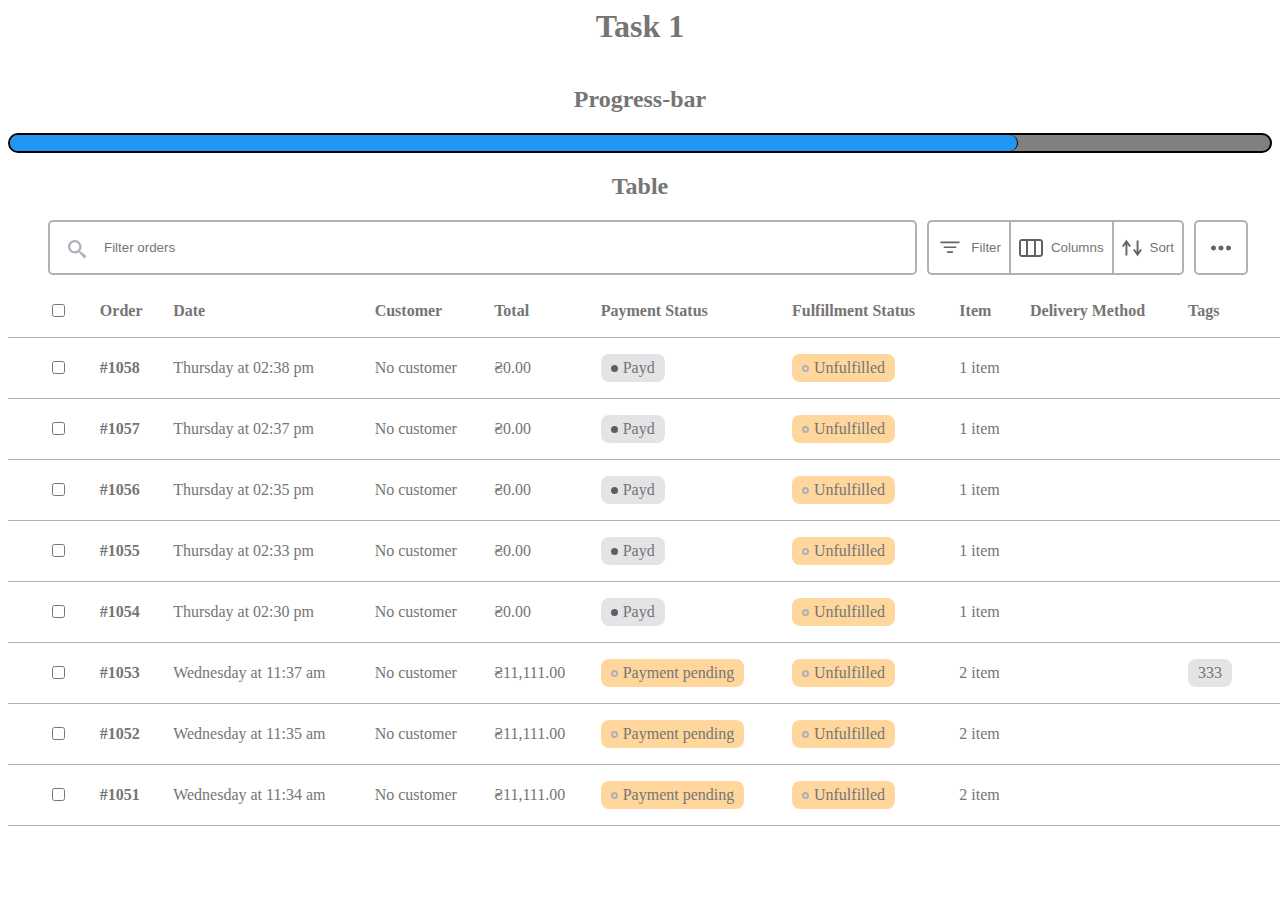
==== commit 0260e177: "fixed css table, add svg" ====
--- a/index.html
+++ b/index.html
@@ -18,13 +18,13 @@
     <h2>Progress-bar</h2>
     <div class="progress-bar"><span class="progress-bar__indicator"></span></div>
     <h2>Table</h2>
-    <div class="table__container">
+    <div class="container">
       <div class="table__bar">
         <form class="table__filter">
           <svg width="18px" height="18px" class="icon">
             <use href="./icons/sprite.svg#search"></use>
           </svg>
-         
+
           <input
             class="table_filter-input"
             type="text"
@@ -36,42 +36,48 @@
           <label for="filter"></label>
         </form>
         <div class="table__changes">
-          <div>
-            <!-- <svg width="38px" height="32px" class="table__changes-icon">
-            <use href="./icons/sprite.svg#filter"></use>
-          </svg> -->
-            <span class="table__changes-text">Filter</span></div>
-          <div>
-            <!-- <svg width="32px" height="28px" class="table__changes-icon">
-            <use href="./icons/sprite.svg#columns"></use>
-          </svg> -->
-            <span class="table__changes-text">Columns</span></div>
-          <div>
-            <!-- <svg width="24px" height="24px" class="table__changes-icon">
-            <use href="./icons/sprite.svg#sort"></use>
-          </svg> -->
-          <span class="table__changes-text">Sort</span></div>
+          <button type="button">
+            <svg width="26px" height="26px" class="table__changes-icon">
+              <use href="./icons/sprite.svg#filter"></use>
+            </svg>
+            <span class="table__changes-text">Filter</span>
+          </button>
+          <button type="button">
+            <svg width="24px" height="24px" class="table__changes-icon">
+              <use href="./icons/sprite.svg#columns"></use>
+            </svg>
+            <span class="table__changes-text">Columns</span>
+          </button>
+          <button type="button">
+            <svg width="20px" height="20px" class="table__changes-icon">
+              <use href="./icons/sprite.svg#sort"></use>
+            </svg>
+            <span class="table__changes-text">Sort</span>
+          </button>
         </div>
 
-        <div class="button__else">...</div>
+        <button type="button" class="button__else">
+          <svg width="20px" height="20px" class="table__changes-icon">
+            <use href="./icons/sprite.svg#ellipsis"></use>
+          </svg>
+        </button>
       </div>
-
       <div class="table">
         <div class="table__header">
           <div class="select">
             <input type="checkbox" id="select" name="select" />
             <label for="select"></label>
           </div>
-          <div >Order</div>
-          <div >Date</div>
-          <div >Customer</div>
-          <div >Total</div>
-          <div >Payment Status</div>
-          <div >Fulfillment Status</div>
-          <div >Item</div>
-          <div >Delivery Method</div>
-          <div >Tags</div>  
-        </div>     
+          <div>Order</div>
+          <div>Date</div>
+          <div>Customer</div>
+          <div>Total</div>
+          <div>Payment Status</div>
+          <div>Fulfillment Status</div>
+          <div>Item</div>
+          <div>Delivery Method</div>
+          <div>Tags</div>
+        </div>
         <div class="line">
           <div class="select">
             <input type="checkbox" id="select" name="select" />
@@ -81,8 +87,18 @@
           <div class="date">Thursday at 02:38 pm</div>
           <div class="customer">No customer</div>
           <div class="total">&#8372;0.00</div>
-          <div class="payment"><div class="text__selection-grey"><div class="circle__grey"></div>Payd</div></div>
-          <div class="status"><div class="text__selection-orange"><div class="circle__orange"></div>Unfulfilled</div></div>
+          <div class="payment">
+            <div class="text__selection-grey">
+              <div class="circle__grey"></div>
+              Payd
+            </div>
+          </div>
+          <div class="status">
+            <div class="text__selection-orange">
+              <div class="circle__orange"></div>
+              Unfulfilled
+            </div>
+          </div>
           <div class="item">1 item</div>
           <div class="delivery"></div>
           <div class="tag"></div>
@@ -96,8 +112,18 @@
           <div class="date">Thursday at 02:37 pm</div>
           <div class="customer">No customer</div>
           <div class="total">&#8372;0.00</div>
-          <div class="payment"><div class="text__selection-grey"><div class="circle__grey"></div>Payd</div></div>
-          <div class="status"><div class="text__selection-orange"><div class="circle__orange"></div>Unfulfilled</div></div>
+          <div class="payment">
+            <div class="text__selection-grey">
+              <div class="circle__grey"></div>
+              Payd
+            </div>
+          </div>
+          <div class="status">
+            <div class="text__selection-orange">
+              <div class="circle__orange"></div>
+              Unfulfilled
+            </div>
+          </div>
           <div class="item">1 item</div>
           <div class="delivery"></div>
           <div class="tag"></div>
@@ -111,8 +137,18 @@
           <div class="date">Thursday at 02:35 pm</div>
           <div class="customer">No customer</div>
           <div class="total">&#8372;0.00</div>
-          <div class="payment"><div class="text__selection-grey"><div class="circle__grey"></div>Payd</div></div>
-          <div class="status"><div class="text__selection-orange"><div class="circle__orange"></div>Unfulfilled</div></div>
+          <div class="payment">
+            <div class="text__selection-grey">
+              <div class="circle__grey"></div>
+              Payd
+            </div>
+          </div>
+          <div class="status">
+            <div class="text__selection-orange">
+              <div class="circle__orange"></div>
+              Unfulfilled
+            </div>
+          </div>
           <div class="item">1 item</div>
           <div class="delivery"></div>
           <div class="tag"></div>
@@ -126,8 +162,18 @@
           <div class="date">Thursday at 02:33 pm</div>
           <div class="customer">No customer</div>
           <div class="total">&#8372;0.00</div>
-          <div class="payment"><div class="text__selection-grey"><div class="circle__grey"></div>Payd</div></div>
-          <div class="status"><div class="text__selection-orange"><div class="circle__orange"></div>Unfulfilled</div></div>
+          <div class="payment">
+            <div class="text__selection-grey">
+              <div class="circle__grey"></div>
+              Payd
+            </div>
+          </div>
+          <div class="status">
+            <div class="text__selection-orange">
+              <div class="circle__orange"></div>
+              Unfulfilled
+            </div>
+          </div>
           <div class="item">1 item</div>
           <div class="delivery"></div>
           <div class="tag"></div>
@@ -141,8 +187,18 @@
           <div class="date">Thursday at 02:30 pm</div>
           <div class="customer">No customer</div>
           <div class="total">&#8372;0.00</div>
-          <div class="payment"><div class="text__selection-grey"><div class="circle__grey"></div>Payd</div></div>
-          <div class="status"><div class="text__selection-orange"><div class="circle__orange"></div>Unfulfilled</div></div>
+          <div class="payment">
+            <div class="text__selection-grey">
+              <div class="circle__grey"></div>
+              Payd
+            </div>
+          </div>
+          <div class="status">
+            <div class="text__selection-orange">
+              <div class="circle__orange"></div>
+              Unfulfilled
+            </div>
+          </div>
           <div class="item">1 item</div>
           <div class="delivery"></div>
           <div class="tag"></div>
@@ -156,8 +212,18 @@
           <div class="date">Wednesday at 11:37 am</div>
           <div class="customer">No customer</div>
           <div class="total">&#8372;11,111.00</div>
-          <div class="payment"><div class="text__selection-orange"><div class="circle__orange"></div>Payment pending</div></div>
-          <div class="status"><div class="text__selection-orange"><div class="circle__orange"></div>Unfulfilled</div></div>
+          <div class="payment">
+            <div class="text__selection-orange">
+              <div class="circle__orange"></div>
+              Payment pending
+            </div>
+          </div>
+          <div class="status">
+            <div class="text__selection-orange">
+              <div class="circle__orange"></div>
+              Unfulfilled
+            </div>
+          </div>
           <div class="item">2 item</div>
           <div class="delivery"></div>
           <div class="tag"><div class="text__selection-grey">333</div></div>
@@ -171,8 +237,18 @@
           <div class="date">Wednesday at 11:35 am</div>
           <div class="customer">No customer</div>
           <div class="total">&#8372;11,111.00</div>
-          <div class="payment"><div class="text__selection-orange"><div class="circle__orange"></div>Payment pending</div></div>
-          <div class="status"><div class="text__selection-orange"><div class="circle__orange"></div>Unfulfilled</div></div>
+          <div class="payment">
+            <div class="text__selection-orange">
+              <div class="circle__orange"></div>
+              Payment pending
+            </div>
+          </div>
+          <div class="status">
+            <div class="text__selection-orange">
+              <div class="circle__orange"></div>
+              Unfulfilled
+            </div>
+          </div>
           <div class="item">2 item</div>
           <div class="delivery"></div>
           <div class="tag"></div>
@@ -186,12 +262,23 @@
           <div class="date">Wednesday at 11:34 am</div>
           <div class="customer">No customer</div>
           <div class="total">&#8372;11,111.00</div>
-          <div class="payment"><div class="text__selection-orange"><div class="circle__orange"></div>Payment pending</div></div>
-          <div class="status"><div class="text__selection-orange"><div class="circle__orange"></div>Unfulfilled</div></div>
+          <div class="payment">
+            <div class="text__selection-orange">
+              <div class="circle__orange"></div>
+              Payment pending
+            </div>
+          </div>
+          <div class="status">
+            <div class="text__selection-orange">
+              <div class="circle__orange"></div>
+              Unfulfilled
+            </div>
+          </div>
           <div class="item">2 item</div>
           <div class="delivery"></div>
           <div class="tag"></div>
         </div>
-      </div>   
+      </div>
+    </div>
   </body>
 </html>
--- a/css/main.css
+++ b/css/main.css
@@ -52,6 +52,9 @@
   color: var(--main-txt-cl);
 }
 
+h2 {
+  padding-top: 20px;
+}
 .progress-bar {
   position: relative;
   width: 100%;
@@ -74,8 +77,8 @@
   background-color: var(--accent-cl);
 }
 
-.table__container {
-  width: 1480px;
+.container {
+  width: 1280px;
   margin-right: auto;
   margin-left: auto;
 }
@@ -83,26 +86,34 @@
 .table__bar {
   display: flex;
   align-items: center;
-}
+  height: 55px;
+  padding: 0 40px;
+}
+
 .table__filter {
   position: relative;
+  flex-grow: 2;
+  width: 100%;
+  height: 100%;
+  margin-right: 10px;
 }
 
 .table__filter > input {
-  width: 1100px;
+  width: 100%;
+  height: 100%;
   padding-left: 50px;
   border-radius: 5px;
-  border-color: var(--icon-color);
-  padding: 16px 16px 16px 54px;
-
-  margin-right: 10px;
-}
+
+  border: 2px solid var(--icon-color);
+  padding: 0px 16px 0px 54px;
+}
+
 .icon {
   position: absolute;
   display: inline-block;
   top: 20px;
   left: 20px;
-  fill: var(--title-cl);
+  fill: var(--icon-color);
 }
 
 .table__changes {
@@ -110,32 +121,44 @@
   justify-content: center;
   align-items: center;
 
+  height: 100%;
   margin-right: 10px;
+}
+
+.table__changes > button,
+.button__else {
+  display: inline-flex;
+  align-items: center;
+  height: 100%;
+  padding: 0 8px;
+  background-color: white;
+  fill: rgb(96, 99, 102);
+  border: 2px solid var(--icon-color);
+}
+
+.table__changes > button:first-child {
+  border-radius: 5px 0 0 5px;
+}
+
+.table__changes > button:last-child {
+  border-radius: 0 5px 5px 0;
+}
+.table__changes > button:not(:last-child) {
+  border-right: none;
+}
+
+.table__changes-text {
+  color: var(--main-txt-cl);
+  margin-left: 8px;
+}
+
+.button__else {
   border: 2px solid var(--icon-color);
   border-radius: 5px;
-}
-
-.table__changes > div:not(:last-child) {
-  border-right: 1px solid var(--icon-color);
-}
-
-.table__changes > div,
-.button__else {
-  padding: 16px;
-}
-.table__changes-text {
-  margin-left: 16px;
-}
-
-.button__else {
-  border: 2px solid var(--icon-color);
-  border-radius: 5px;
-}
-
-.table__changes,
-.button__else:hover,
-.table__changes,
-.button__else:focus {
+  padding: 0 15px;
+}
+
+button {
   cursor: pointer;
 }
 
@@ -144,15 +167,14 @@
   width: 100%;
   font-size: 16px;
   font-weight: 500;
-  /* display: flex;
-  flex-direction: column; */
+
   padding-top: 10px;
 }
 
 .line,
 .table__header {
   display: table-row;
-  border-bottom: 1px solid var(--icon-color);
+  padding: 0 20px;
 }
 
 .line > div,
@@ -160,9 +182,18 @@
   display: table-cell;
   vertical-align: middle;
   text-align: left;
-  border: none;
-  padding: 16px 0;
-  margin-right: 30px;
+  border-bottom: 1px solid var(--icon-color);
+  padding: 16px 10px;
+}
+
+.line > div:first-child,
+.table__header > div:first-child {
+  padding-left: 40px;
+}
+
+.line > div:last-child,
+.table__header > div:last-child {
+  padding-right: 40px;
 }
 
 .table__header,
@@ -173,66 +204,6 @@
 .customer {
   font-weight: 400;
 }
-/* .line > div {
-  text-align: left;
-  padding: 16px 0;
-} */
-/* 
-.select {
-  width: 46px;
-}
-
-.order {
-  width: 130px;
-  font-weight: bold;
-  color: var(--title-cl);
-}
-
-.date {
-  font-weight: 500;
-  width: 225px;
-}
-
-.customer {
-  width: 150px;
-}
-
-.total {
-  font-weight: 400;
-  width: 125px;
-}
-.payment {
-  display: flex;
-  align-items: center;
-  font-weight: 500;
-  width: 190px;
-}
-
-.status {
-  display: flex;
-  align-items: center;
-  font-weight: 500;
-  width: 180px;
-}
-
-.item {
-  font-weight: 500;
-  width: 135px;
-}
-
-.delivery {
-  width: 170px;
-}
-
-.tag {
-  font-weight: 500;
-  width: 45px;
-}
-
-.table__header > div {
-  color: var(--title-cl);
-  font-weight: bold;
-}*/
 
 .payment > span,
 .status > span {
@@ -260,7 +231,7 @@
 }
 
 .text__selection-grey {
-  display: flex;
+  display: inline-flex;
   align-items: center;
   background-color: rgb(227, 228, 230);
   border-radius: 8px;
@@ -268,7 +239,7 @@
 }
 
 .text__selection-orange {
-  display: flex;
+  display: inline-flex;
   align-items: center;
   background-color: rgb(255, 215, 157);
   border-radius: 8px;
